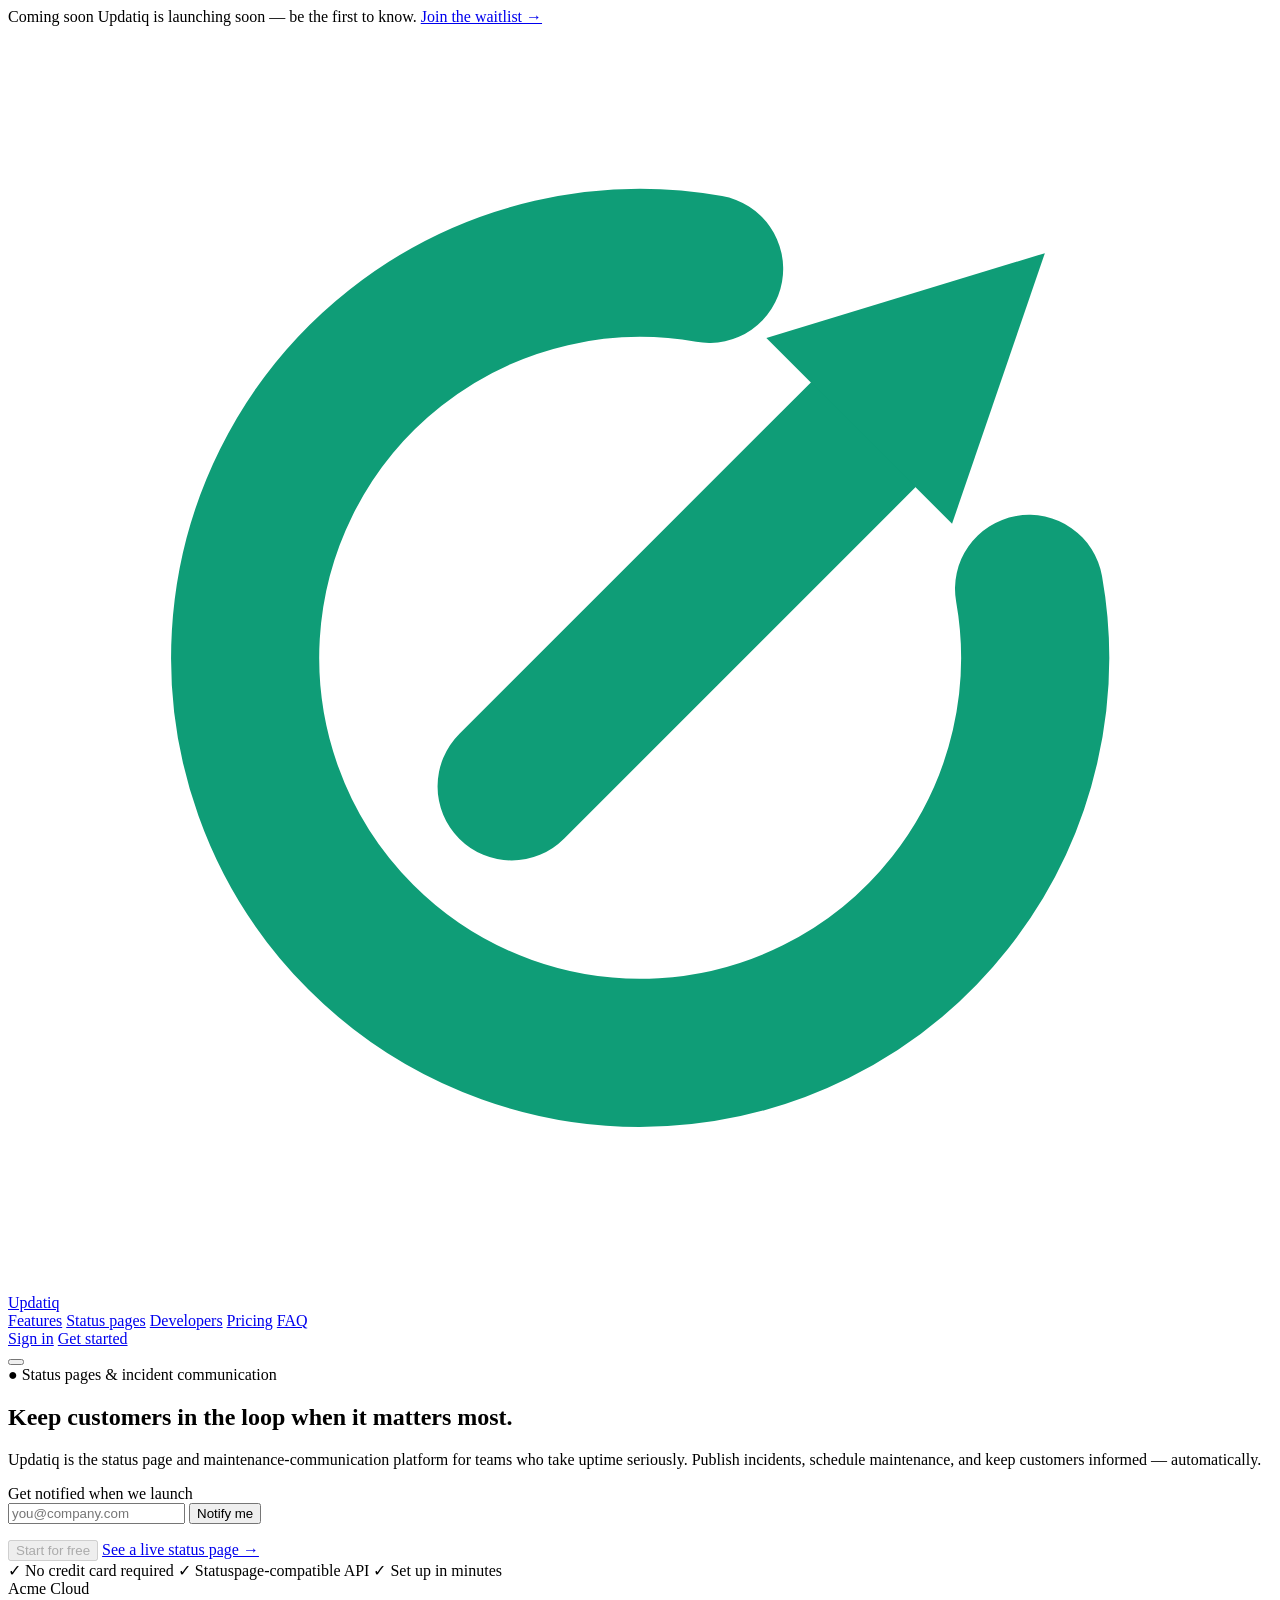
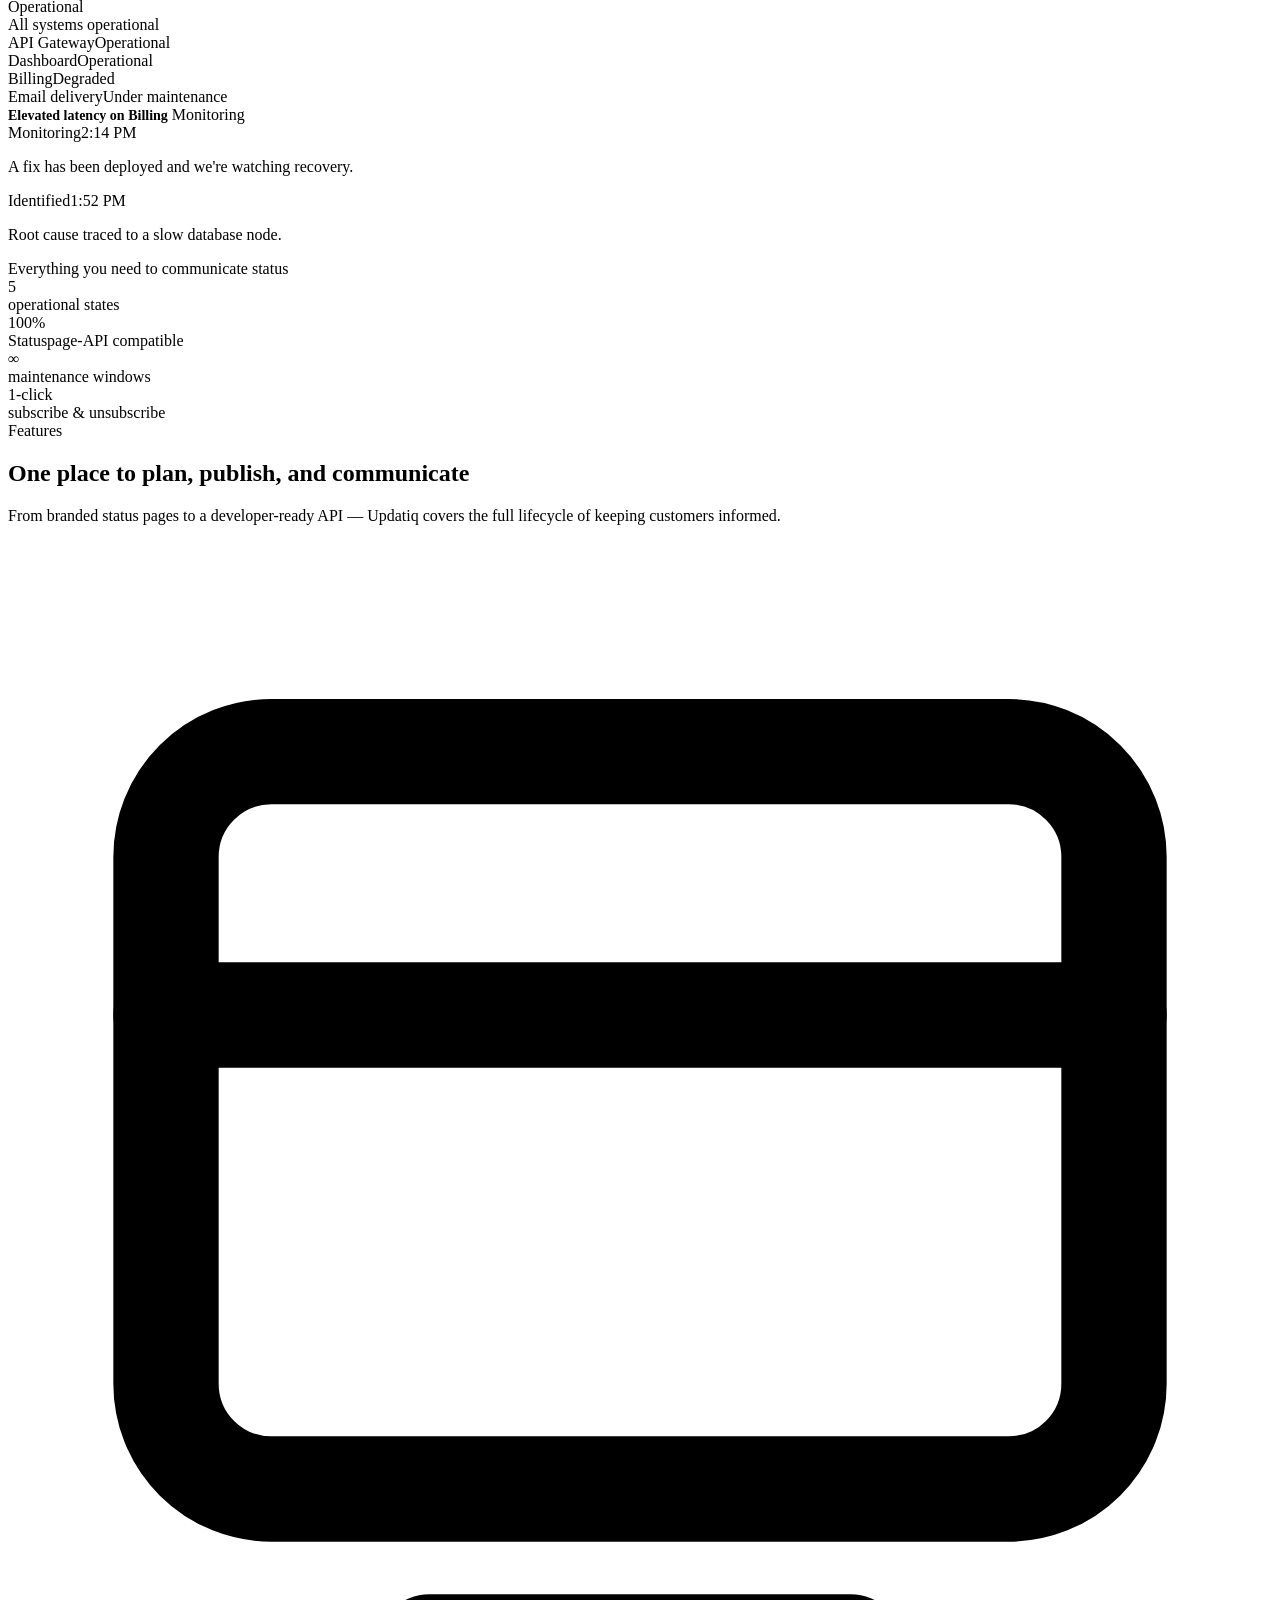
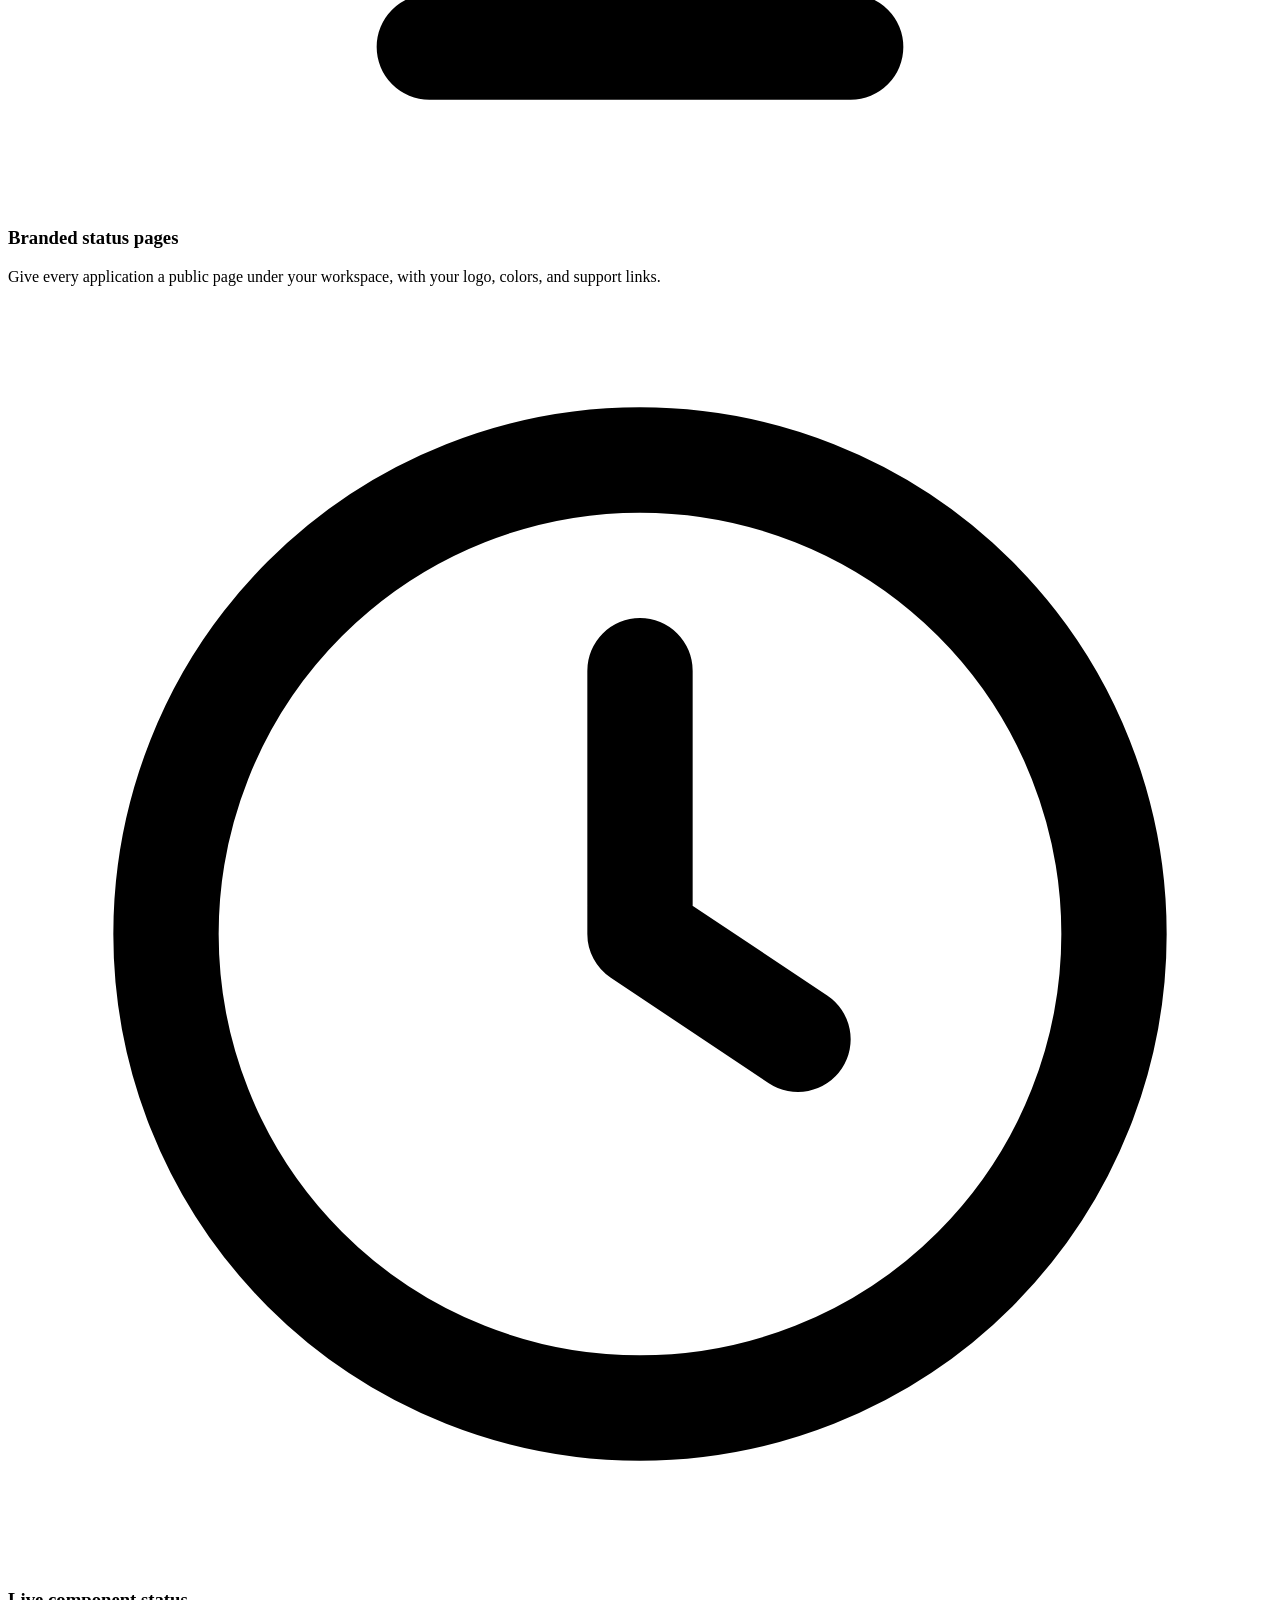
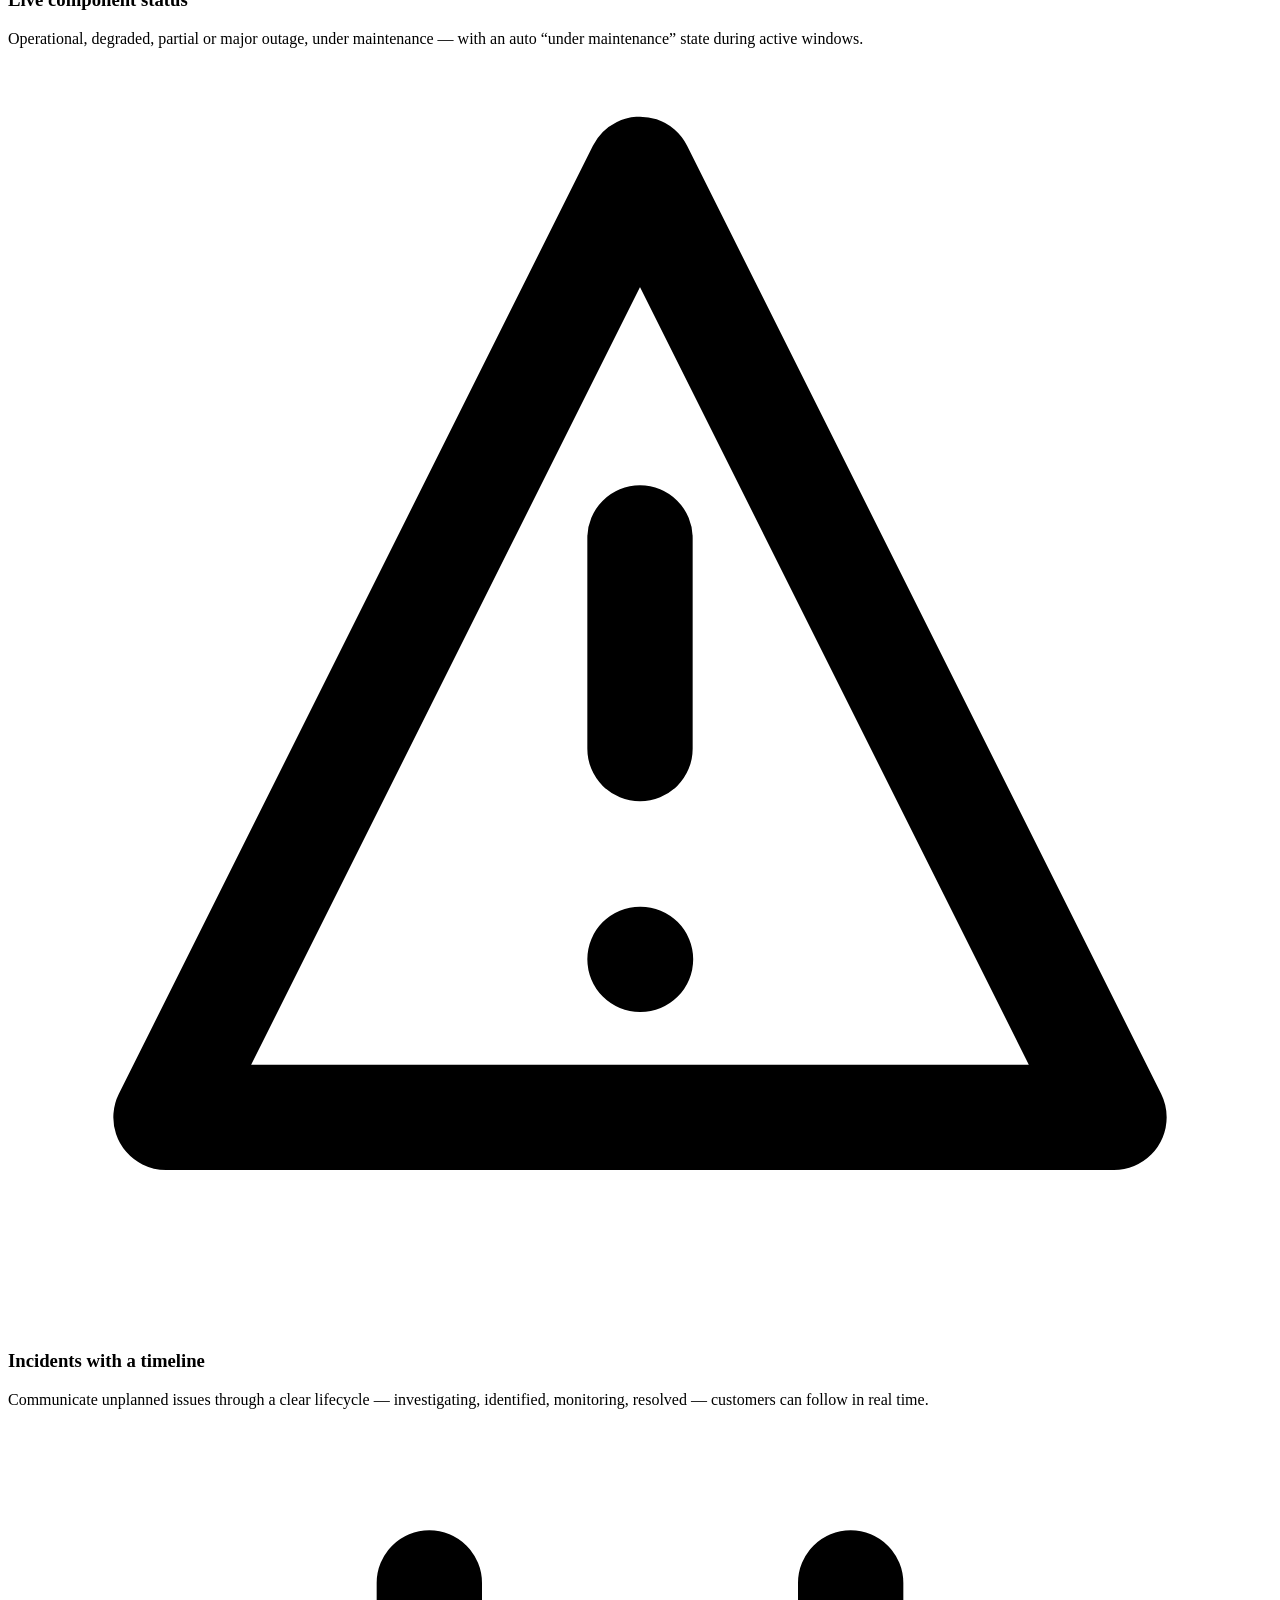
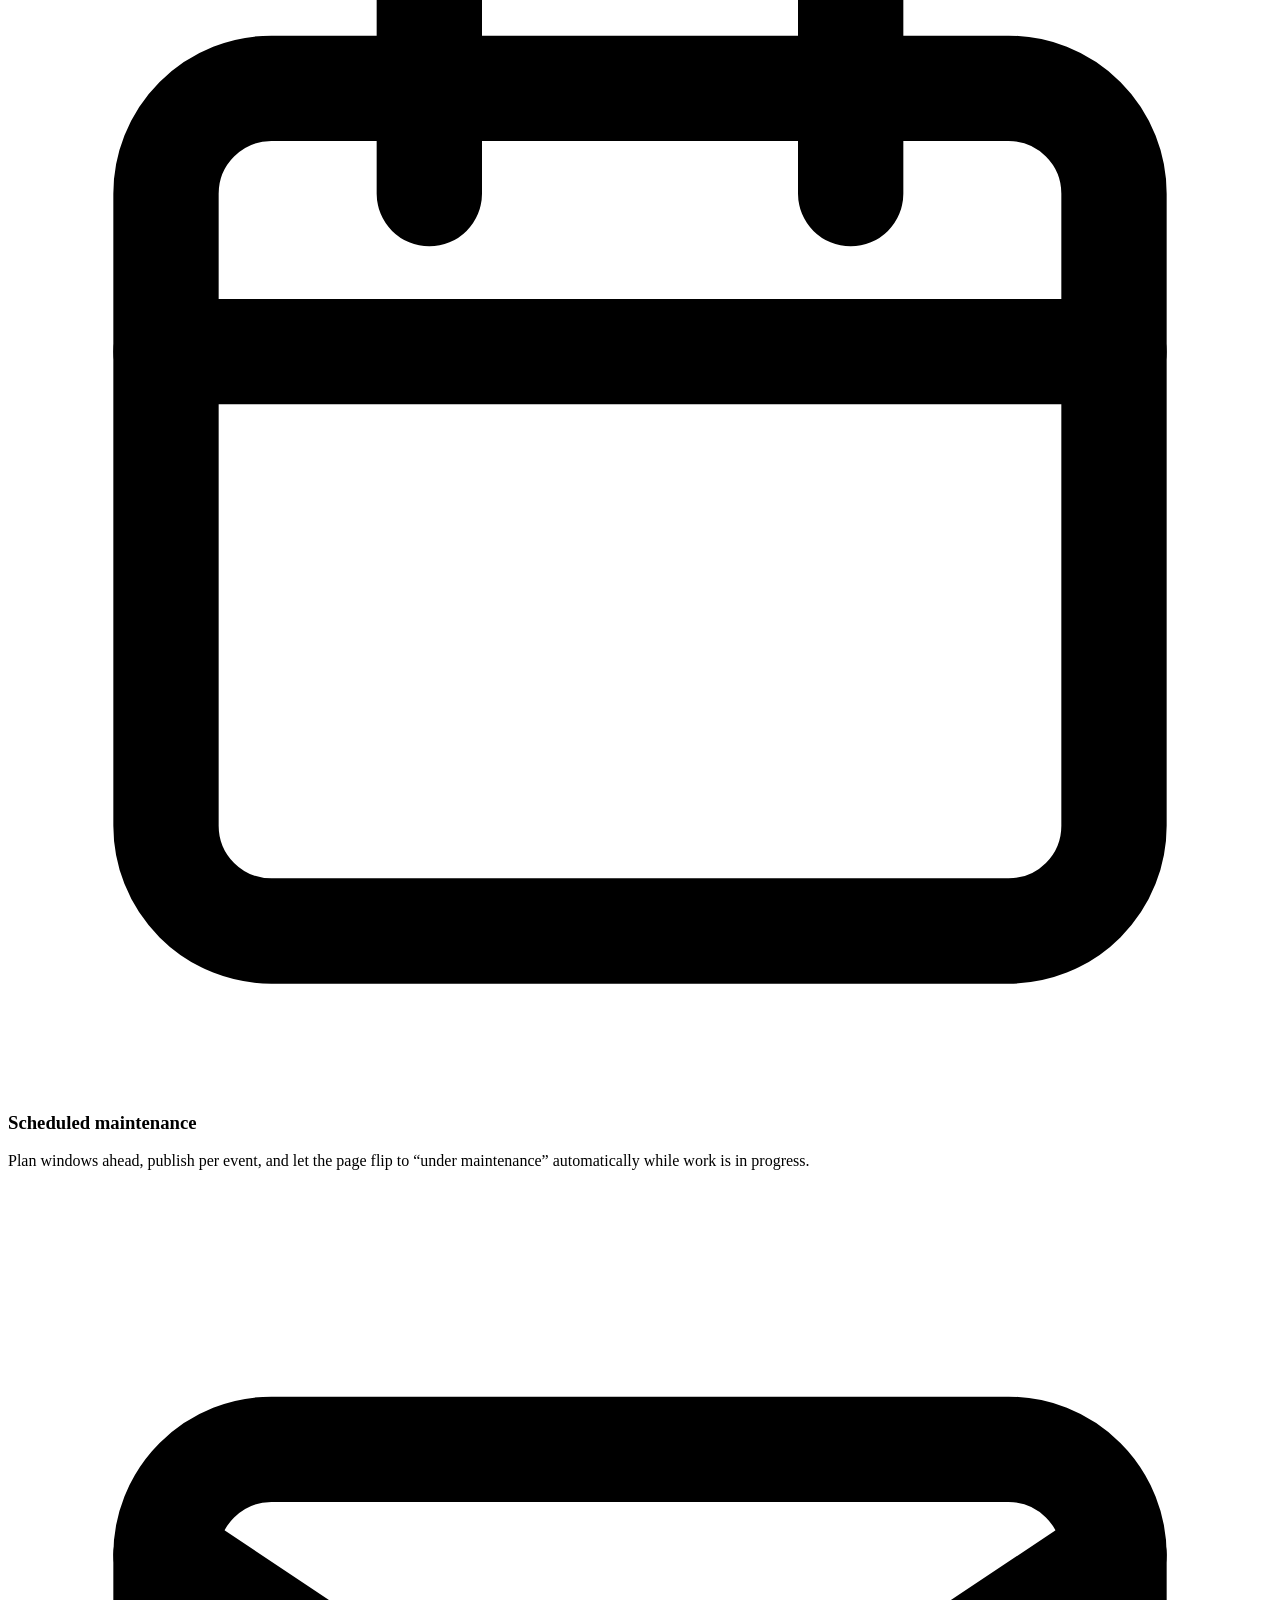
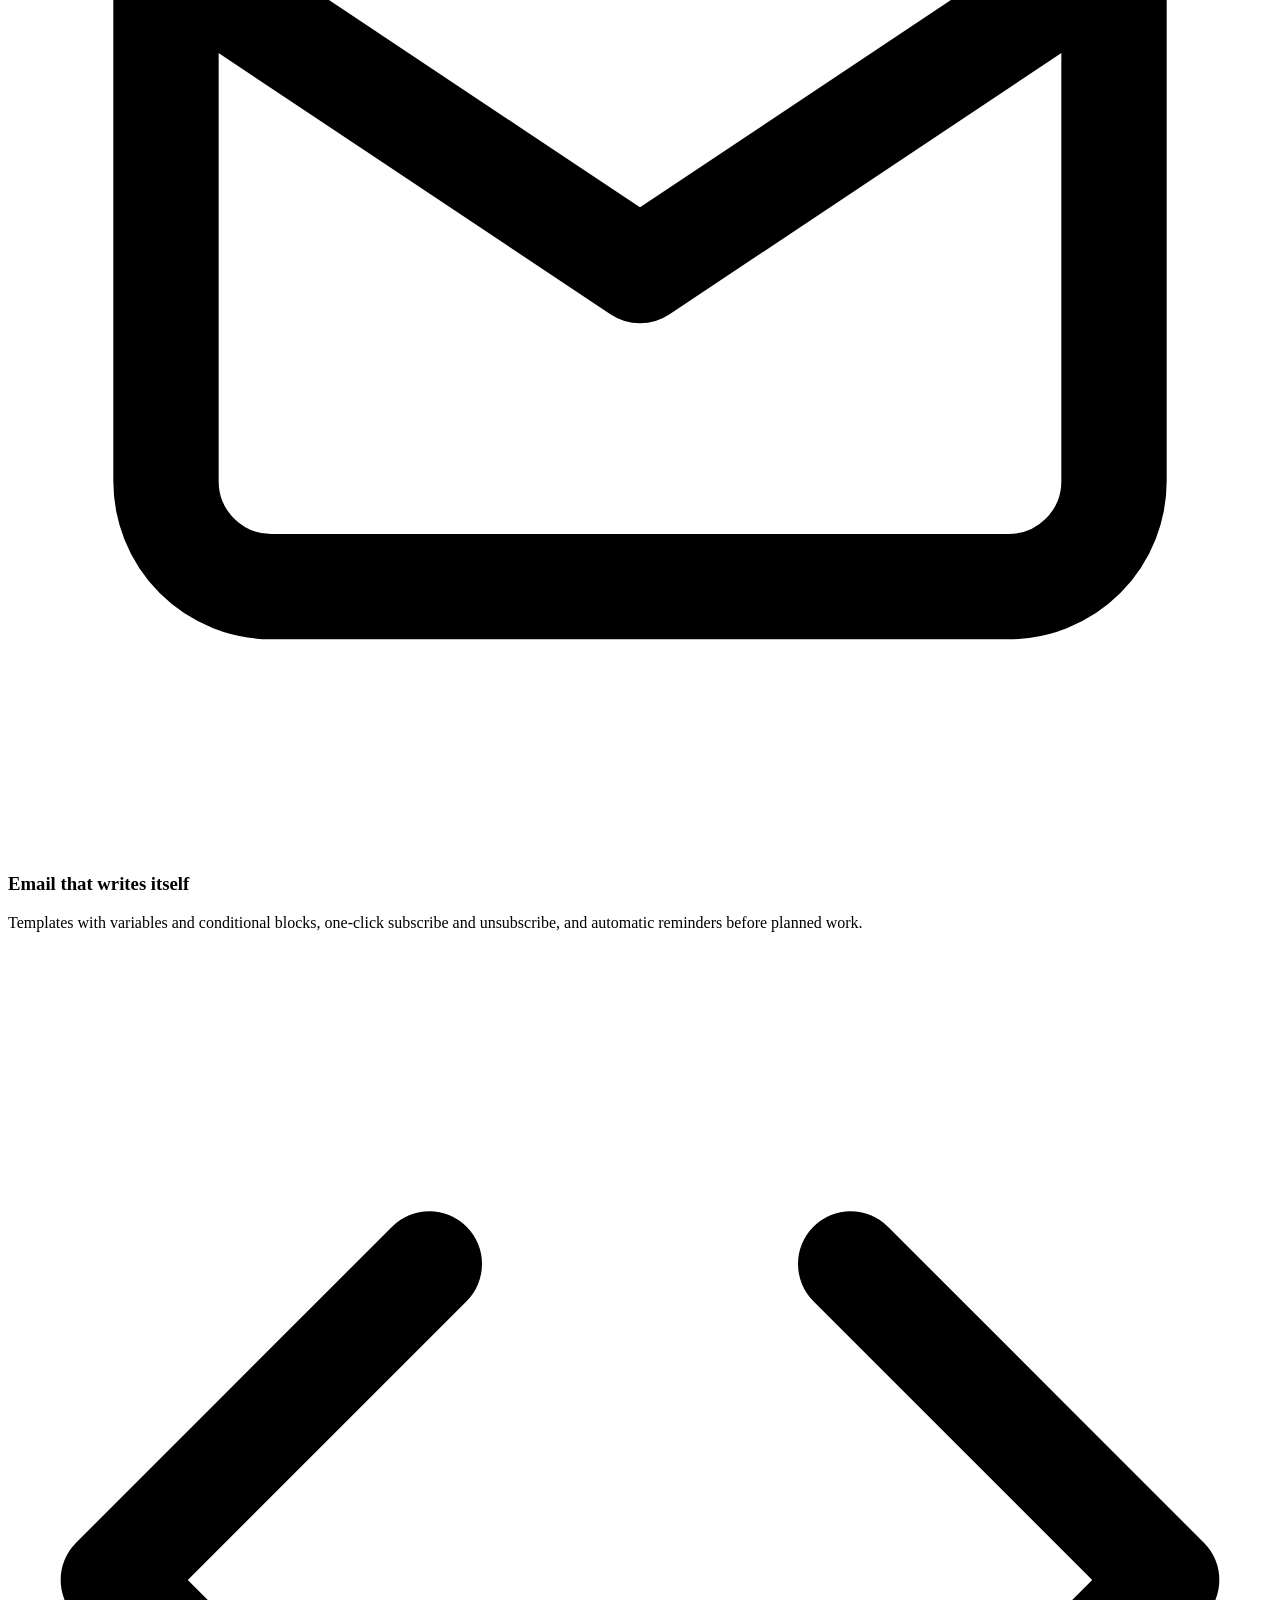
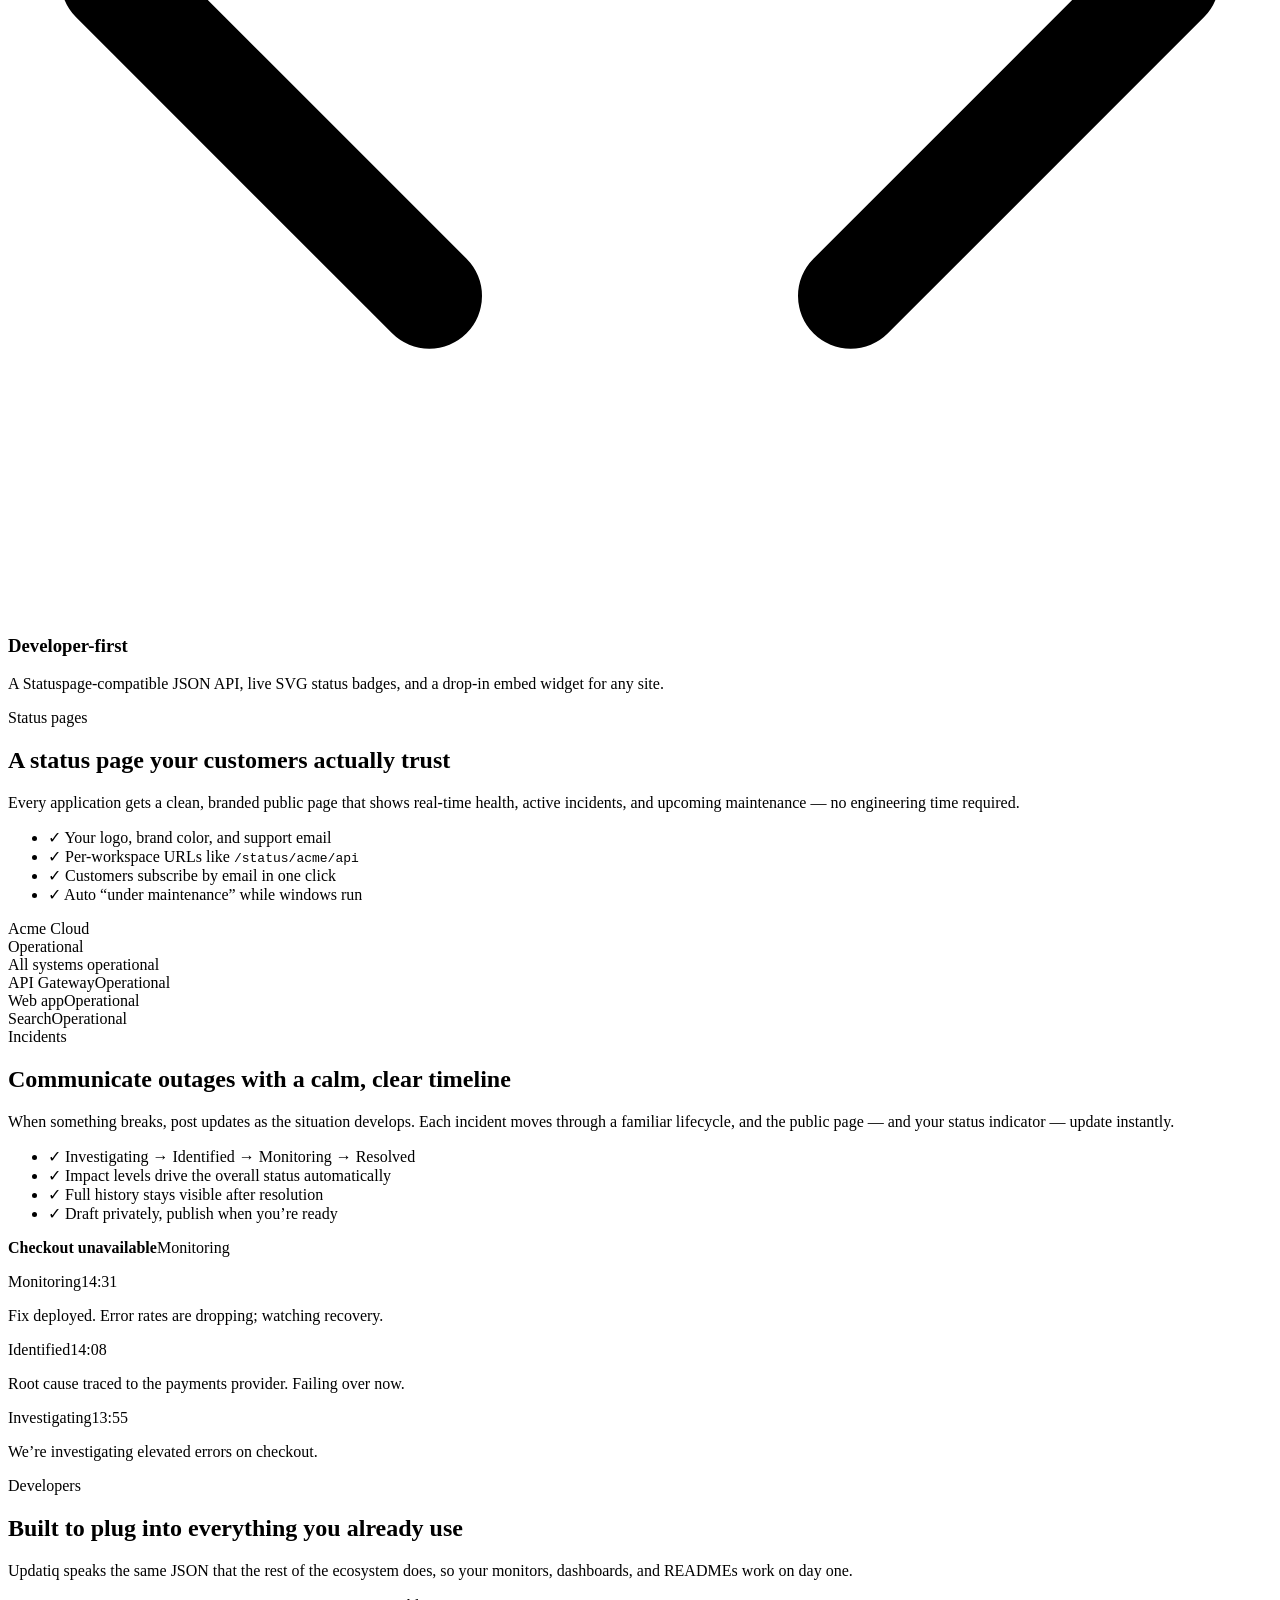
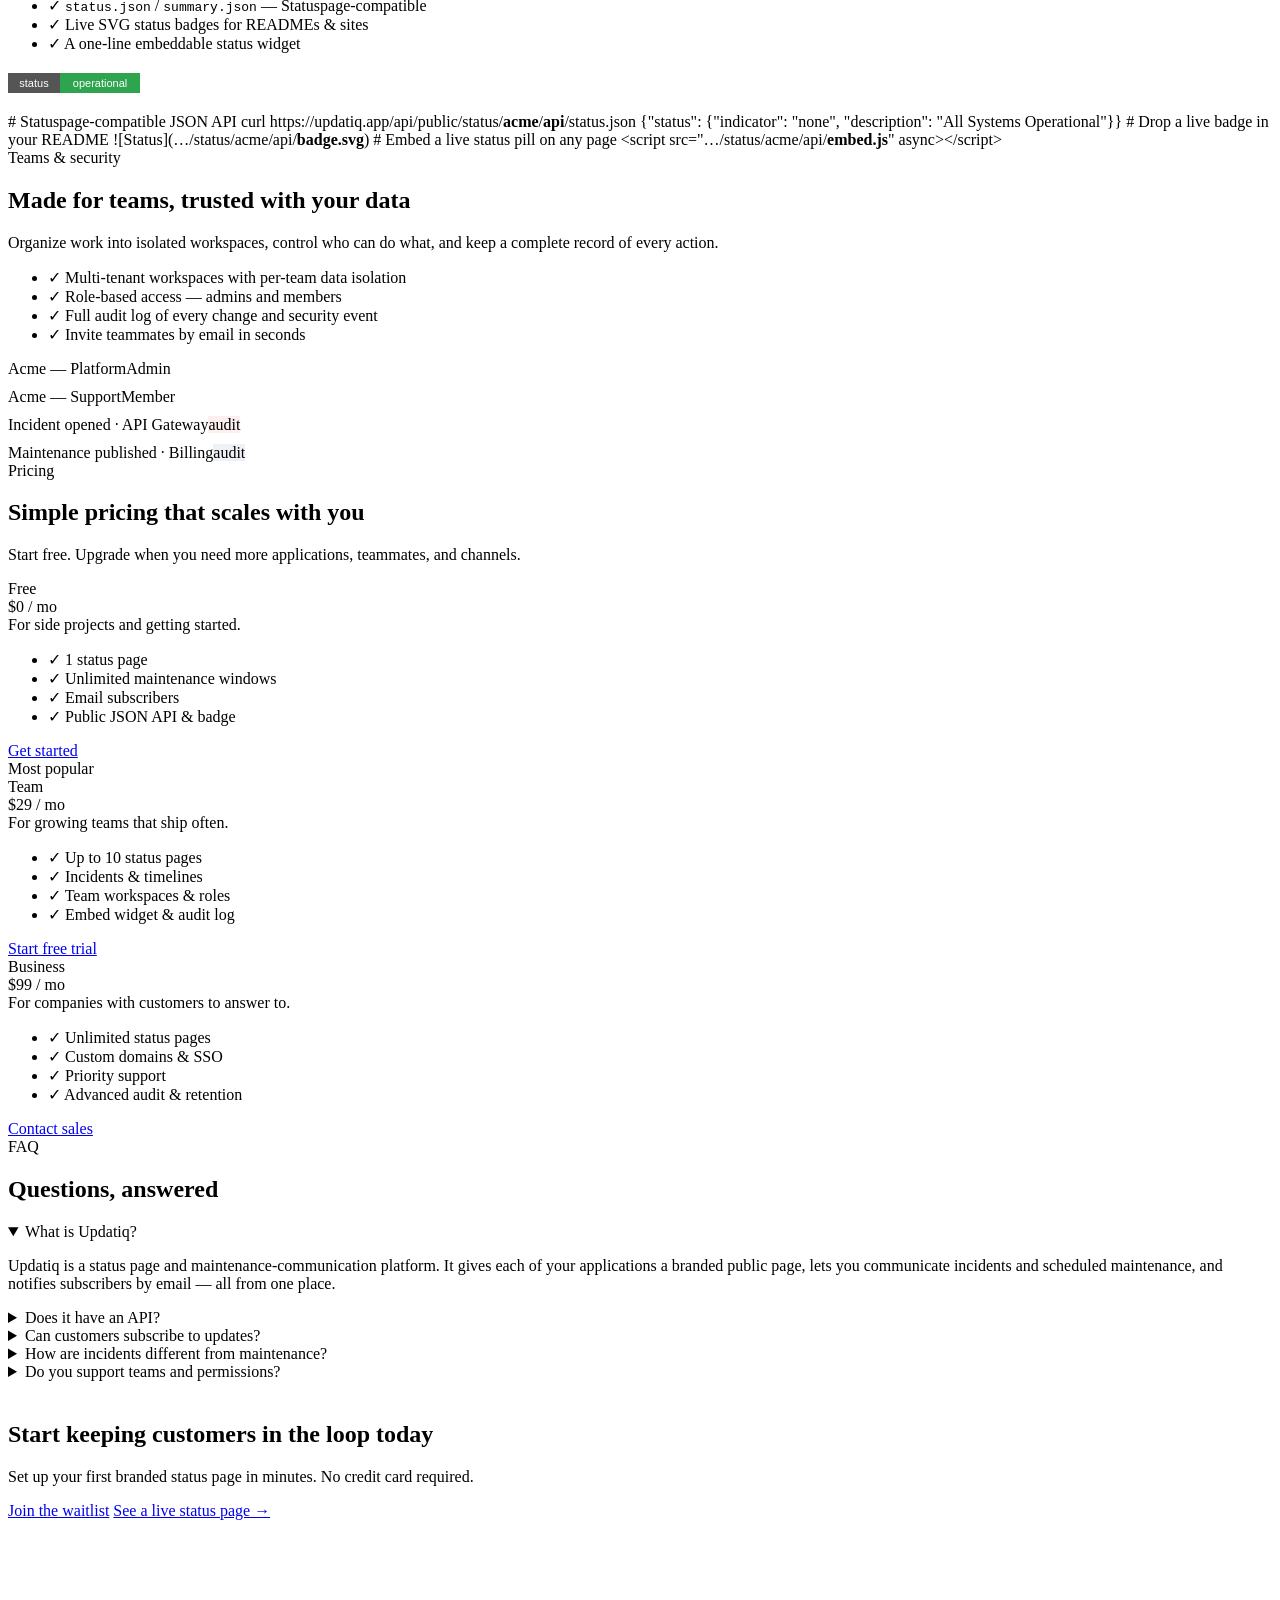
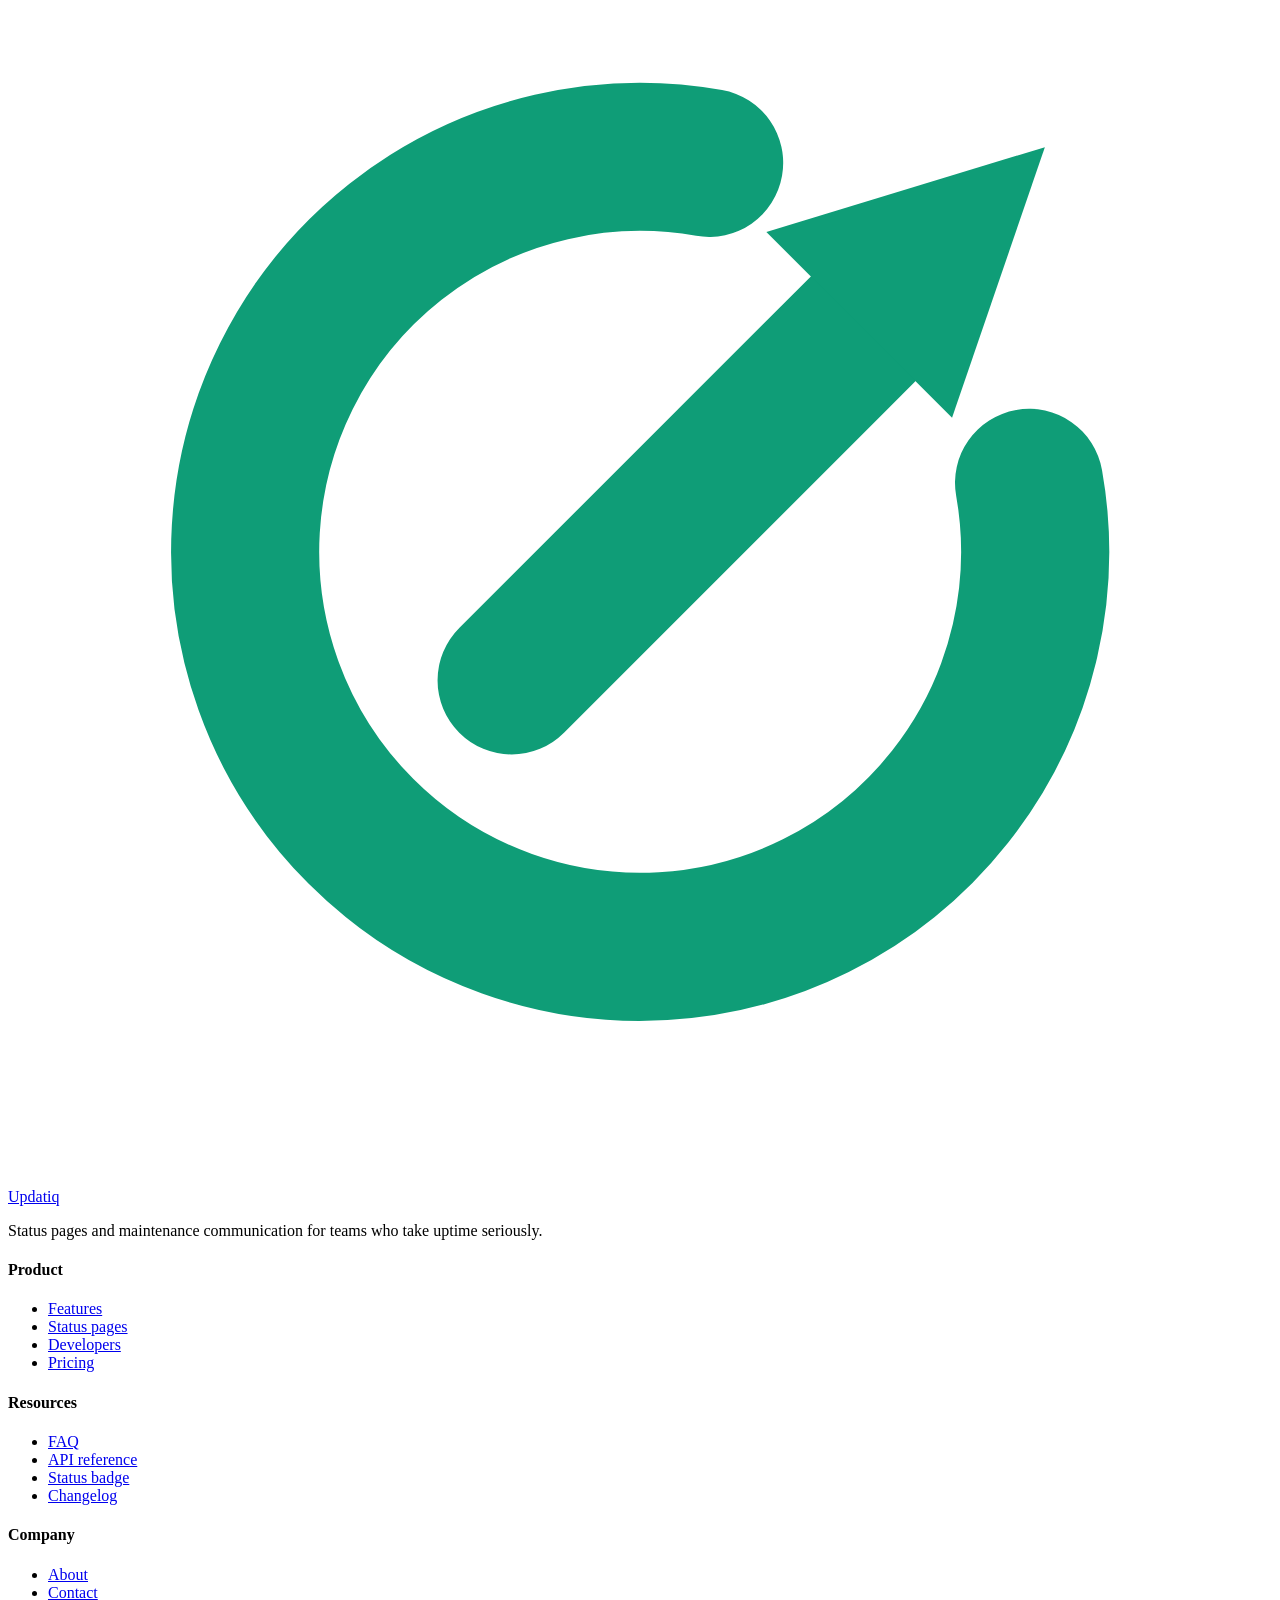
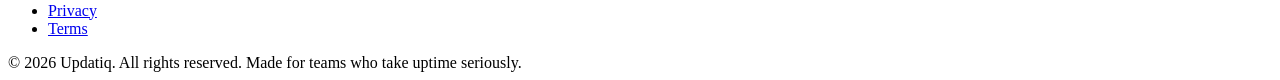
==== welcome/index.html @ a9506640 "Update" ====
<!doctype html>
<html lang="en">
<head>
  <meta charset="utf-8" />
  <meta name="viewport" content="width=device-width, initial-scale=1" />
  <title>Updatiq — Status pages & maintenance communication for teams</title>
  <meta name="description" content="Updatiq is the status page and maintenance-communication platform for teams who take uptime seriously. Publish incidents, schedule maintenance, and keep customers informed — automatically." />
  <link rel="icon" href="logo.svg" type="image/svg+xml" />
  <link rel="stylesheet" href="styles.css" />
  <meta property="og:title" content="Updatiq — Status pages & maintenance communication" />
  <meta property="og:description" content="Publish incidents, schedule maintenance, and keep customers informed — automatically." />
  <meta property="og:type" content="website" />
</head>
<body>

  <!-- ===================== ANNOUNCEMENT ===================== -->
  <div class="announce" role="status">
    <div class="container announce-inner">
      <span class="announce-pill"><span class="dot"></span> Coming soon</span>
      <span class="announce-text">Updatiq is launching soon — be the first to know.</span>
      <a class="announce-cta" href="#waitlist">Join the waitlist →</a>
    </div>
  </div>

  <!-- ===================== NAV ===================== -->
  <header class="nav" id="nav">
    <div class="container nav-inner">
      <a class="logo" href="#top" aria-label="Updatiq home">
        <svg class="mark" viewBox="0 0 64 64" fill="none" xmlns="http://www.w3.org/2000/svg" aria-hidden="true">
          <path d="M 51.7 28.5 A 20 20 0 1 1 35.5 12.3" stroke="#0f9d77" stroke-width="7.5" stroke-linecap="round" fill="none"/>
          <path d="M 25.5 38.5 L 44 20" stroke="#0f9d77" stroke-width="7.5" stroke-linecap="round"/>
          <path d="M 52.5 11.5 L 47.8 25.2 L 38.4 15.8 Z" fill="#0f9d77"/>
        </svg>
        <span class="word">Updatiq</span>
      </a>
      <nav class="nav-links">
        <a href="#features">Features</a>
        <a href="#status">Status pages</a>
        <a href="#developers">Developers</a>
        <a href="#pricing">Pricing</a>
        <a href="#faq">FAQ</a>
      </nav>
      <div class="nav-cta">
        <a class="btn btn-ghost" href="#">Sign in</a>
        <a class="btn btn-primary" href="#pricing">Get started</a>
      </div>
      <button class="nav-toggle" id="navToggle" aria-label="Menu"><span></span><span></span><span></span></button>
    </div>
  </header>

  <!-- ===================== HERO ===================== -->
  <main id="top">
  <section class="hero">
    <div class="container hero-grid">
      <div>
        <span class="eyebrow">● Status pages &amp; incident communication</span>
        <h1>Keep customers in the loop when it matters most.</h1>
        <p class="lead">Updatiq is the status page and maintenance-communication platform for teams who take uptime seriously. Publish incidents, schedule maintenance, and keep customers informed — automatically.</p>
        <form class="waitlist" id="waitlist" novalidate>
          <label class="waitlist-label" for="wl-email">Get notified when we launch</label>
          <div class="waitlist-row">
            <input id="wl-email" class="waitlist-input" type="email" name="email"
                   placeholder="you@company.com" autocomplete="email" required />
            <button type="submit" class="btn btn-primary btn-lg waitlist-btn">Notify me</button>
          </div>
          <p class="waitlist-msg" id="waitlistMsg" role="status" aria-live="polite"></p>
        </form>
        <div class="hero-actions">
          <button class="btn btn-primary btn-lg" disabled aria-disabled="true" title="Available at launch">
            Start for free
          </button>
          <a class="btn btn-ghost btn-lg" href="#status">See a live status page →</a>
        </div>
        <div class="hero-note">
          <span><span class="tick">✓</span> No credit card required</span>
          <span><span class="tick">✓</span> Statuspage-compatible API</span>
          <span><span class="tick">✓</span> Set up in minutes</span>
        </div>
      </div>

      <!-- Product mock: a live status page -->
      <div class="mock" role="img" aria-label="Example Updatiq status page">
        <div class="mock-bar"></div>
        <div class="mock-body">
          <div class="mock-head">
            <div class="mock-title">Acme Cloud</div>
            <span class="pill pill-ok"><span class="dot"></span> Operational</span>
          </div>
          <div class="banner-ok"><span class="dot" style="background:var(--emerald)"></span> All systems operational</div>
          <div class="rows">
            <div class="row"><span class="name">API Gateway</span><span class="tag tag-ok">Operational</span></div>
            <div class="row"><span class="name">Dashboard</span><span class="tag tag-ok">Operational</span></div>
            <div class="row"><span class="name">Billing</span><span class="tag tag-degraded">Degraded</span></div>
            <div class="row"><span class="name">Email delivery</span><span class="tag tag-maint">Under maintenance</span></div>
          </div>
          <div class="mock-incident">
            <div class="ihead">
              <strong style="color:var(--navy);font-size:14px">Elevated latency on Billing</strong>
              <span class="tag tag-degraded">Monitoring</span>
            </div>
            <div class="timeline">
              <div class="t"><span class="lbl">Monitoring</span><span class="time">2:14 PM</span><p>A fix has been deployed and we're watching recovery.</p></div>
              <div class="t"><span class="lbl">Identified</span><span class="time">1:52 PM</span><p>Root cause traced to a slow database node.</p></div>
            </div>
          </div>
        </div>
      </div>
    </div>
  </section>

  <!-- ===================== TRUST / STATS ===================== -->
  <section class="trust">
    <div class="container trust-inner">
      <span class="label">Everything you need to communicate status</span>
      <div class="stats">
        <div class="stat"><div class="n">5</div><div class="k">operational states</div></div>
        <div class="stat"><div class="n">100%</div><div class="k">Statuspage-API compatible</div></div>
        <div class="stat"><div class="n">∞</div><div class="k">maintenance windows</div></div>
        <div class="stat"><div class="n">1‑click</div><div class="k">subscribe &amp; unsubscribe</div></div>
      </div>
    </div>
  </section>

  <!-- ===================== FEATURES ===================== -->
  <section class="section" id="features">
    <div class="container">
      <div class="section-head reveal">
        <span class="eyebrow">Features</span>
        <h2>One place to plan, publish, and communicate</h2>
        <p>From branded status pages to a developer-ready API — Updatiq covers the full lifecycle of keeping customers informed.</p>
      </div>
      <div class="grid-3">
        <div class="card reveal">
          <div class="ico">
            <svg viewBox="0 0 24 24" fill="none" stroke="currentColor" stroke-width="2" stroke-linecap="round" stroke-linejoin="round"><rect x="3" y="4" width="18" height="14" rx="2"/><path d="M3 9h18M8 21h8"/></svg>
          </div>
          <h3>Branded status pages</h3>
          <p>Give every application a public page under your workspace, with your logo, colors, and support links.</p>
        </div>
        <div class="card reveal">
          <div class="ico">
            <svg viewBox="0 0 24 24" fill="none" stroke="currentColor" stroke-width="2" stroke-linecap="round" stroke-linejoin="round"><circle cx="12" cy="12" r="9"/><path d="M12 7v5l3 2"/></svg>
          </div>
          <h3>Live component status</h3>
          <p>Operational, degraded, partial or major outage, under maintenance — with an auto “under maintenance” state during active windows.</p>
        </div>
        <div class="card reveal">
          <div class="ico">
            <svg viewBox="0 0 24 24" fill="none" stroke="currentColor" stroke-width="2" stroke-linecap="round" stroke-linejoin="round"><path d="M12 2 3 20h18L12 2z"/><path d="M12 9v4M12 17h.01"/></svg>
          </div>
          <h3>Incidents with a timeline</h3>
          <p>Communicate unplanned issues through a clear lifecycle — investigating, identified, monitoring, resolved — customers can follow in real time.</p>
        </div>
        <div class="card reveal">
          <div class="ico">
            <svg viewBox="0 0 24 24" fill="none" stroke="currentColor" stroke-width="2" stroke-linecap="round" stroke-linejoin="round"><rect x="3" y="5" width="18" height="16" rx="2"/><path d="M16 3v4M8 3v4M3 10h18"/></svg>
          </div>
          <h3>Scheduled maintenance</h3>
          <p>Plan windows ahead, publish per event, and let the page flip to “under maintenance” automatically while work is in progress.</p>
        </div>
        <div class="card reveal">
          <div class="ico">
            <svg viewBox="0 0 24 24" fill="none" stroke="currentColor" stroke-width="2" stroke-linecap="round" stroke-linejoin="round"><rect x="3" y="5" width="18" height="14" rx="2"/><path d="m3 7 9 6 9-6"/></svg>
          </div>
          <h3>Email that writes itself</h3>
          <p>Templates with variables and conditional blocks, one-click subscribe and unsubscribe, and automatic reminders before planned work.</p>
        </div>
        <div class="card reveal">
          <div class="ico">
            <svg viewBox="0 0 24 24" fill="none" stroke="currentColor" stroke-width="2" stroke-linecap="round" stroke-linejoin="round"><path d="m8 6-6 6 6 6M16 6l6 6-6 6"/></svg>
          </div>
          <h3>Developer-first</h3>
          <p>A Statuspage-compatible JSON API, live SVG status badges, and a drop-in embed widget for any site.</p>
        </div>
      </div>
    </div>
  </section>

  <!-- ===================== STATUS PAGES ===================== -->
  <section class="section section-tight" id="status" style="background:#fff;border-top:1px solid var(--border);border-bottom:1px solid var(--border);">
    <div class="container split">
      <div class="split-text reveal">
        <span class="kicker">Status pages</span>
        <h2>A status page your customers actually trust</h2>
        <p class="desc">Every application gets a clean, branded public page that shows real-time health, active incidents, and upcoming maintenance — no engineering time required.</p>
        <ul class="checklist">
          <li><span class="c">✓</span> Your logo, brand color, and support email</li>
          <li><span class="c">✓</span> Per-workspace URLs like <code>/status/acme/api</code></li>
          <li><span class="c">✓</span> Customers subscribe by email in one click</li>
          <li><span class="c">✓</span> Auto “under maintenance” while windows run</li>
        </ul>
      </div>
      <div class="split-media reveal">
        <div class="mock">
          <div class="mock-bar"></div>
          <div class="mock-body">
            <div class="mock-head"><div class="mock-title">Acme Cloud</div><span class="pill pill-ok"><span class="dot"></span> Operational</span></div>
            <div class="banner-ok"><span class="dot" style="background:var(--emerald)"></span> All systems operational</div>
            <div class="rows">
              <div class="row"><span class="name">API Gateway</span><span class="tag tag-ok">Operational</span></div>
              <div class="row"><span class="name">Web app</span><span class="tag tag-ok">Operational</span></div>
              <div class="row"><span class="name">Search</span><span class="tag tag-ok">Operational</span></div>
            </div>
          </div>
        </div>
      </div>
    </div>
  </section>

  <!-- ===================== INCIDENTS ===================== -->
  <section class="section">
    <div class="container split reverse">
      <div class="split-text reveal">
        <span class="kicker">Incidents</span>
        <h2>Communicate outages with a calm, clear timeline</h2>
        <p class="desc">When something breaks, post updates as the situation develops. Each incident moves through a familiar lifecycle, and the public page — and your status indicator — update instantly.</p>
        <ul class="checklist">
          <li><span class="c">✓</span> Investigating → Identified → Monitoring → Resolved</li>
          <li><span class="c">✓</span> Impact levels drive the overall status automatically</li>
          <li><span class="c">✓</span> Full history stays visible after resolution</li>
          <li><span class="c">✓</span> Draft privately, publish when you’re ready</li>
        </ul>
      </div>
      <div class="split-media reveal">
        <div class="mock">
          <div class="mock-bar" style="background:linear-gradient(90deg,var(--orange),var(--coral))"></div>
          <div class="mock-body">
            <div class="mock-head"><strong style="color:var(--navy)">Checkout unavailable</strong><span class="tag tag-degraded">Monitoring</span></div>
            <div class="timeline" style="margin-top:16px">
              <div class="t"><span class="lbl">Monitoring</span><span class="time">14:31</span><p>Fix deployed. Error rates are dropping; watching recovery.</p></div>
              <div class="t"><span class="lbl">Identified</span><span class="time">14:08</span><p>Root cause traced to the payments provider. Failing over now.</p></div>
              <div class="t"><span class="lbl">Investigating</span><span class="time">13:55</span><p>We’re investigating elevated errors on checkout.</p></div>
            </div>
          </div>
        </div>
      </div>
    </div>
  </section>

  <!-- ===================== DEVELOPERS ===================== -->
  <section class="section" id="developers" style="background:#fff;border-top:1px solid var(--border);border-bottom:1px solid var(--border);">
    <div class="container split">
      <div class="split-text reveal">
        <span class="kicker">Developers</span>
        <h2>Built to plug into everything you already use</h2>
        <p class="desc">Updatiq speaks the same JSON that the rest of the ecosystem does, so your monitors, dashboards, and READMEs work on day one.</p>
        <ul class="checklist">
          <li><span class="c">✓</span> <code>status.json</code> / <code>summary.json</code> — Statuspage-compatible</li>
          <li><span class="c">✓</span> Live SVG status badges for READMEs &amp; sites</li>
          <li><span class="c">✓</span> A one-line embeddable status widget</li>
        </ul>
        <p style="margin-top:20px">
          <span class="badgeimg">
            <svg width="132" height="20" viewBox="0 0 132 20" xmlns="http://www.w3.org/2000/svg" aria-label="status: operational">
              <rect width="52" height="20" fill="#555"/><rect x="52" width="80" height="20" fill="#2ea44f"/>
              <g fill="#fff" font-family="Verdana,sans-serif" font-size="11" text-anchor="middle"><text x="26" y="14">status</text><text x="92" y="14">operational</text></g>
            </svg>
          </span>
        </p>
      </div>
      <div class="split-media reveal">
        <div class="code">
<span class="cmt"># Statuspage-compatible JSON API</span>
<span class="k">curl</span> https://updatiq.app/api/public/status/<b>acme</b>/<b>api</b>/status.json
{<span class="s">"status"</span>: {<span class="s">"indicator"</span>: <span class="s">"none"</span>,
           <span class="s">"description"</span>: <span class="s">"All Systems Operational"</span>}}

<span class="cmt"># Drop a live badge in your README</span>
![Status](…/status/acme/api/<b>badge.svg</b>)

<span class="cmt"># Embed a live status pill on any page</span>
&lt;script src="…/status/acme/api/<b>embed.js</b>" async&gt;&lt;/script&gt;
        </div>
      </div>
    </div>
  </section>

  <!-- ===================== TEAMS / SECURITY ===================== -->
  <section class="section">
    <div class="container split reverse">
      <div class="split-text reveal">
        <span class="kicker">Teams &amp; security</span>
        <h2>Made for teams, trusted with your data</h2>
        <p class="desc">Organize work into isolated workspaces, control who can do what, and keep a complete record of every action.</p>
        <ul class="checklist">
          <li><span class="c">✓</span> Multi-tenant workspaces with per-team data isolation</li>
          <li><span class="c">✓</span> Role-based access — admins and members</li>
          <li><span class="c">✓</span> Full audit log of every change and security event</li>
          <li><span class="c">✓</span> Invite teammates by email in seconds</li>
        </ul>
      </div>
      <div class="split-media reveal">
        <div class="panel">
          <div style="display:grid;gap:10px">
            <div class="row"><span class="name">Acme — Platform</span><span class="tag tag-ok">Admin</span></div>
            <div class="row"><span class="name">Acme — Support</span><span class="tag tag-maint">Member</span></div>
            <div class="row"><span class="name">Incident opened · API Gateway</span><span class="tag" style="background:#fdeef0;color:var(--coral)">audit</span></div>
            <div class="row"><span class="name">Maintenance published · Billing</span><span class="tag" style="background:#eef2f7;color:var(--dusk)">audit</span></div>
          </div>
        </div>
      </div>
    </div>
  </section>

  <!-- ===================== PRICING ===================== -->
  <section class="section" id="pricing" style="background:#fff;border-top:1px solid var(--border);">
    <div class="container">
      <div class="section-head reveal">
        <span class="eyebrow">Pricing</span>
        <h2>Simple pricing that scales with you</h2>
        <p>Start free. Upgrade when you need more applications, teammates, and channels.</p>
      </div>
      <div class="pricing">
        <div class="price reveal">
          <div class="tier">Free</div>
          <div class="amt">$0<span> / mo</span></div>
          <div class="sub">For side projects and getting started.</div>
          <ul>
            <li><span class="c">✓</span> 1 status page</li>
            <li><span class="c">✓</span> Unlimited maintenance windows</li>
            <li><span class="c">✓</span> Email subscribers</li>
            <li><span class="c">✓</span> Public JSON API &amp; badge</li>
          </ul>
          <div class="cta-wrap"><a class="btn btn-ghost" href="#" style="width:100%;justify-content:center">Get started</a></div>
        </div>
        <div class="price pop reveal">
          <span class="flag">Most popular</span>
          <div class="tier">Team</div>
          <div class="amt">$29<span> / mo</span></div>
          <div class="sub">For growing teams that ship often.</div>
          <ul>
            <li><span class="c">✓</span> Up to 10 status pages</li>
            <li><span class="c">✓</span> Incidents &amp; timelines</li>
            <li><span class="c">✓</span> Team workspaces &amp; roles</li>
            <li><span class="c">✓</span> Embed widget &amp; audit log</li>
          </ul>
          <div class="cta-wrap"><a class="btn btn-primary" href="#" style="width:100%;justify-content:center">Start free trial</a></div>
        </div>
        <div class="price reveal">
          <div class="tier">Business</div>
          <div class="amt">$99<span> / mo</span></div>
          <div class="sub">For companies with customers to answer to.</div>
          <ul>
            <li><span class="c">✓</span> Unlimited status pages</li>
            <li><span class="c">✓</span> Custom domains &amp; SSO</li>
            <li><span class="c">✓</span> Priority support</li>
            <li><span class="c">✓</span> Advanced audit &amp; retention</li>
          </ul>
          <div class="cta-wrap"><a class="btn btn-ghost" href="#" style="width:100%;justify-content:center">Contact sales</a></div>
        </div>
      </div>
    </div>
  </section>

  <!-- ===================== FAQ ===================== -->
  <section class="section" id="faq">
    <div class="container">
      <div class="section-head reveal">
        <span class="eyebrow">FAQ</span>
        <h2>Questions, answered</h2>
      </div>
      <div class="faq reveal">
        <details open><summary>What is Updatiq?</summary><p>Updatiq is a status page and maintenance-communication platform. It gives each of your applications a branded public page, lets you communicate incidents and scheduled maintenance, and notifies subscribers by email — all from one place.</p></details>
        <details><summary>Does it have an API?</summary><p>Yes. Every public page exposes a Statuspage-compatible JSON API (<code>status.json</code>, <code>summary.json</code>, <code>incidents.json</code>, and more), so your existing monitors and integrations work out of the box. There's also a live SVG badge and a one-line embed widget.</p></details>
        <details><summary>Can customers subscribe to updates?</summary><p>Absolutely. Visitors subscribe by email in one click and receive announcements, reminders before planned maintenance, and completion notices. Every message includes a one-click unsubscribe.</p></details>
        <details><summary>How are incidents different from maintenance?</summary><p>Maintenance is planned work you schedule ahead of time. Incidents are unplanned issues you communicate as they happen, moving through investigating → identified → monitoring → resolved. Both appear on the status page and drive the overall status indicator.</p></details>
        <details><summary>Do you support teams and permissions?</summary><p>Yes — organize work into isolated workspaces, invite teammates by email, and assign admin or member roles. A full audit log records every change and security event.</p></details>
      </div>
    </div>
  </section>

  <!-- ===================== CTA ===================== -->
  <section class="section" style="padding-top:20px">
    <div class="container">
      <div class="cta reveal">
        <h2>Start keeping customers in the loop today</h2>
        <p>Set up your first branded status page in minutes. No credit card required.</p>
        <div class="hero-actions">
          <a class="btn btn-white btn-lg" href="#waitlist">Join the waitlist</a>
          <a class="btn btn-light btn-lg" href="#status">See a live status page →</a>
        </div>
      </div>
    </div>
  </section>
  </main>

  <!-- ===================== FOOTER ===================== -->
  <footer class="footer">
    <div class="container">
      <div class="footer-grid">
        <div class="about">
          <a class="logo" href="#top">
            <svg class="mark" viewBox="0 0 64 64" fill="none" xmlns="http://www.w3.org/2000/svg" aria-hidden="true">
              <path d="M 51.7 28.5 A 20 20 0 1 1 35.5 12.3" stroke="#0f9d77" stroke-width="7.5" stroke-linecap="round" fill="none"/>
              <path d="M 25.5 38.5 L 44 20" stroke="#0f9d77" stroke-width="7.5" stroke-linecap="round"/>
              <path d="M 52.5 11.5 L 47.8 25.2 L 38.4 15.8 Z" fill="#0f9d77"/>
            </svg>
            <span class="word">Updatiq</span>
          </a>
          <p>Status pages and maintenance communication for teams who take uptime seriously.</p>
        </div>
        <div>
          <h4>Product</h4>
          <ul>
            <li><a href="#features">Features</a></li>
            <li><a href="#status">Status pages</a></li>
            <li><a href="#developers">Developers</a></li>
            <li><a href="#pricing">Pricing</a></li>
          </ul>
        </div>
        <div>
          <h4>Resources</h4>
          <ul>
            <li><a href="#faq">FAQ</a></li>
            <li><a href="#developers">API reference</a></li>
            <li><a href="#">Status badge</a></li>
            <li><a href="#">Changelog</a></li>
          </ul>
        </div>
        <div>
          <h4>Company</h4>
          <ul>
            <li><a href="#">About</a></li>
            <li><a href="#">Contact</a></li>
            <li><a href="#">Privacy</a></li>
            <li><a href="#">Terms</a></li>
          </ul>
        </div>
      </div>
      <div class="footer-base">
        <span>© <span id="year">2026</span> Updatiq. All rights reserved.</span>
        <span>Made for teams who take uptime seriously.</span>
      </div>
    </div>
  </footer>

  <script src="script.js"></script>
</body>
</html>
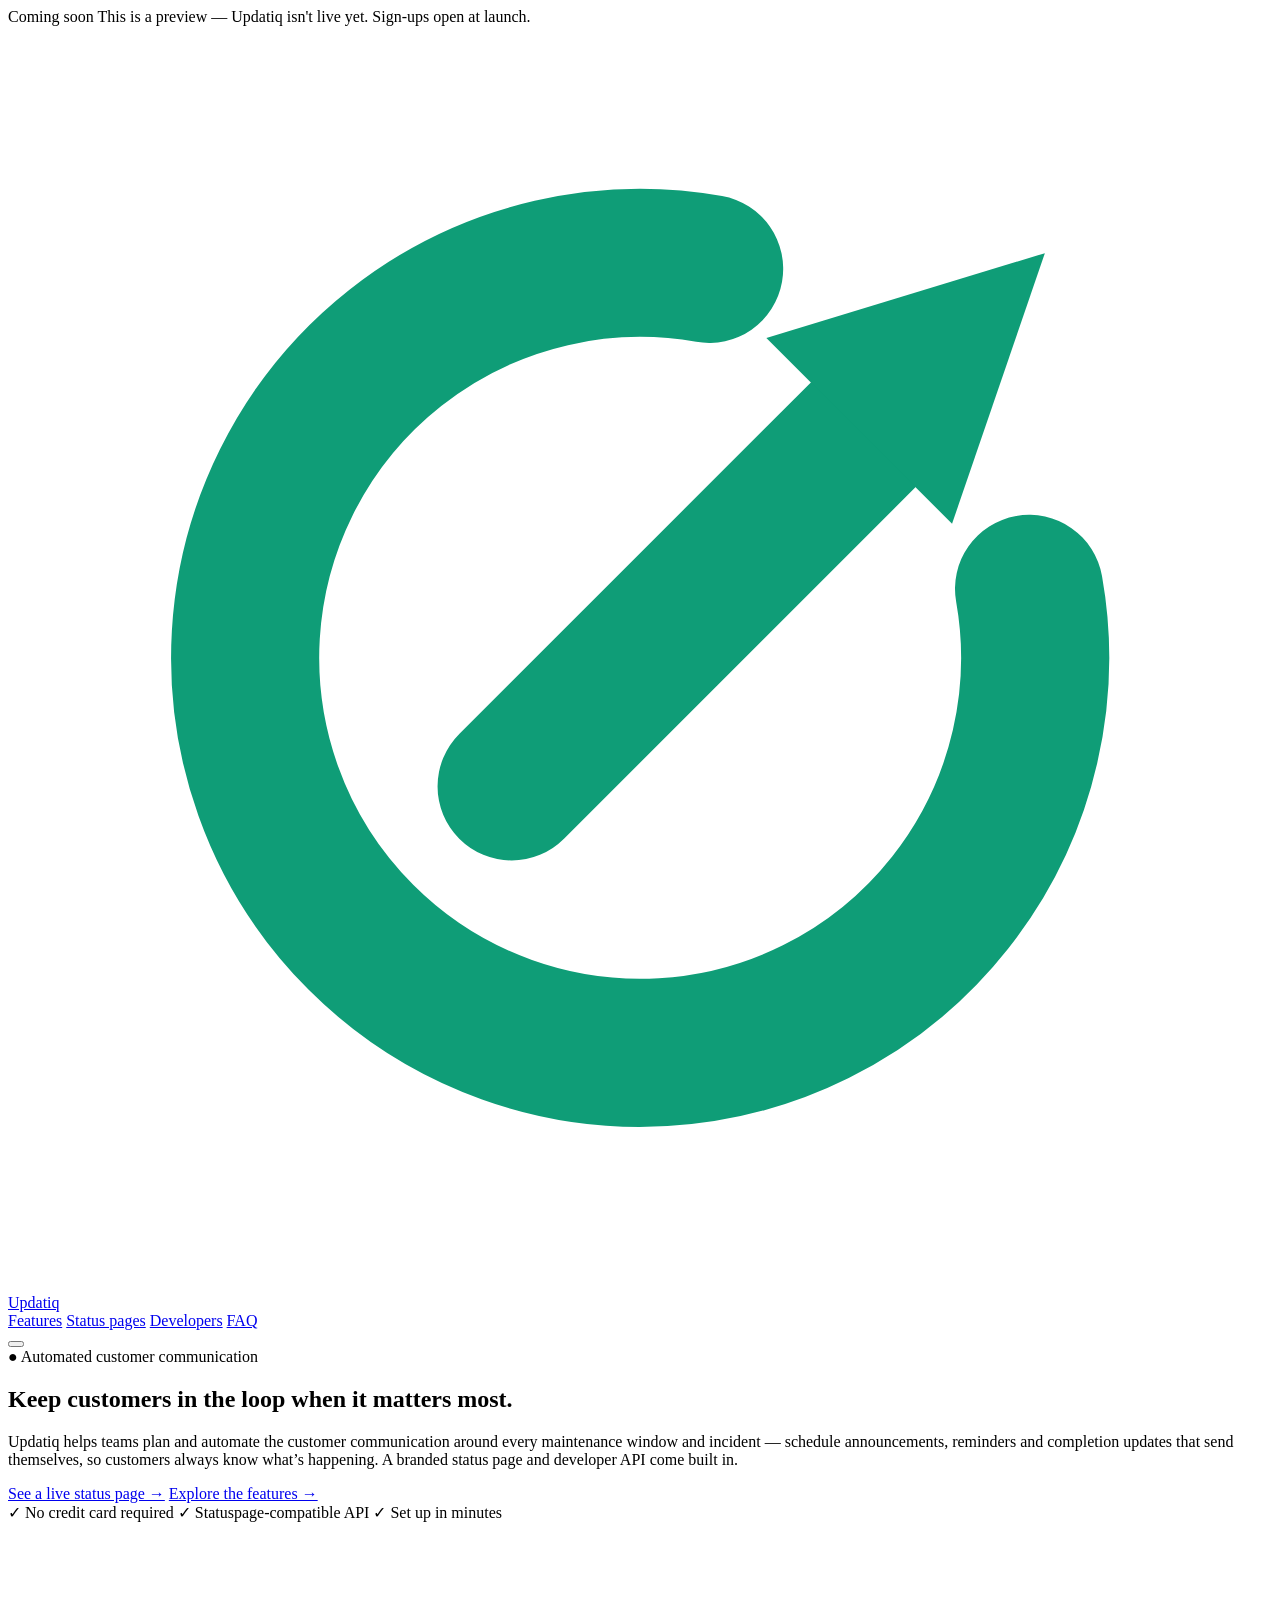
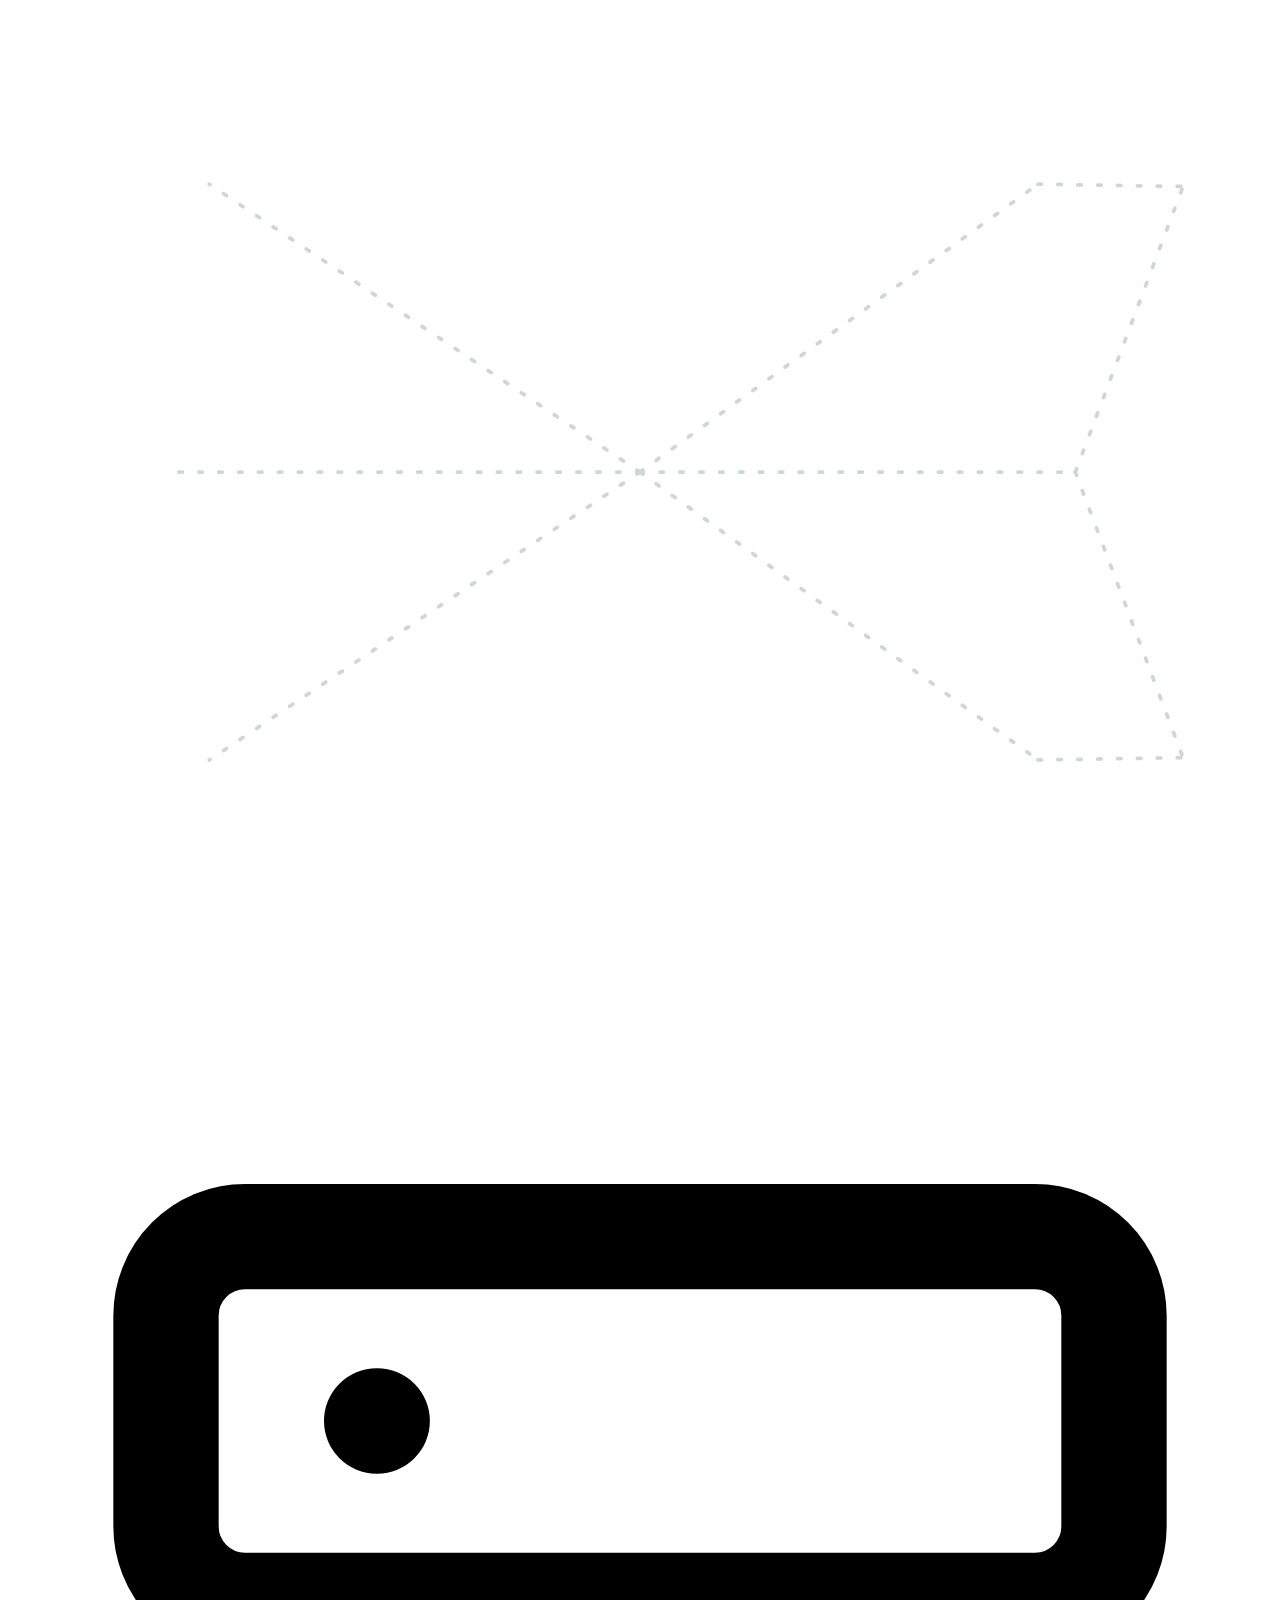
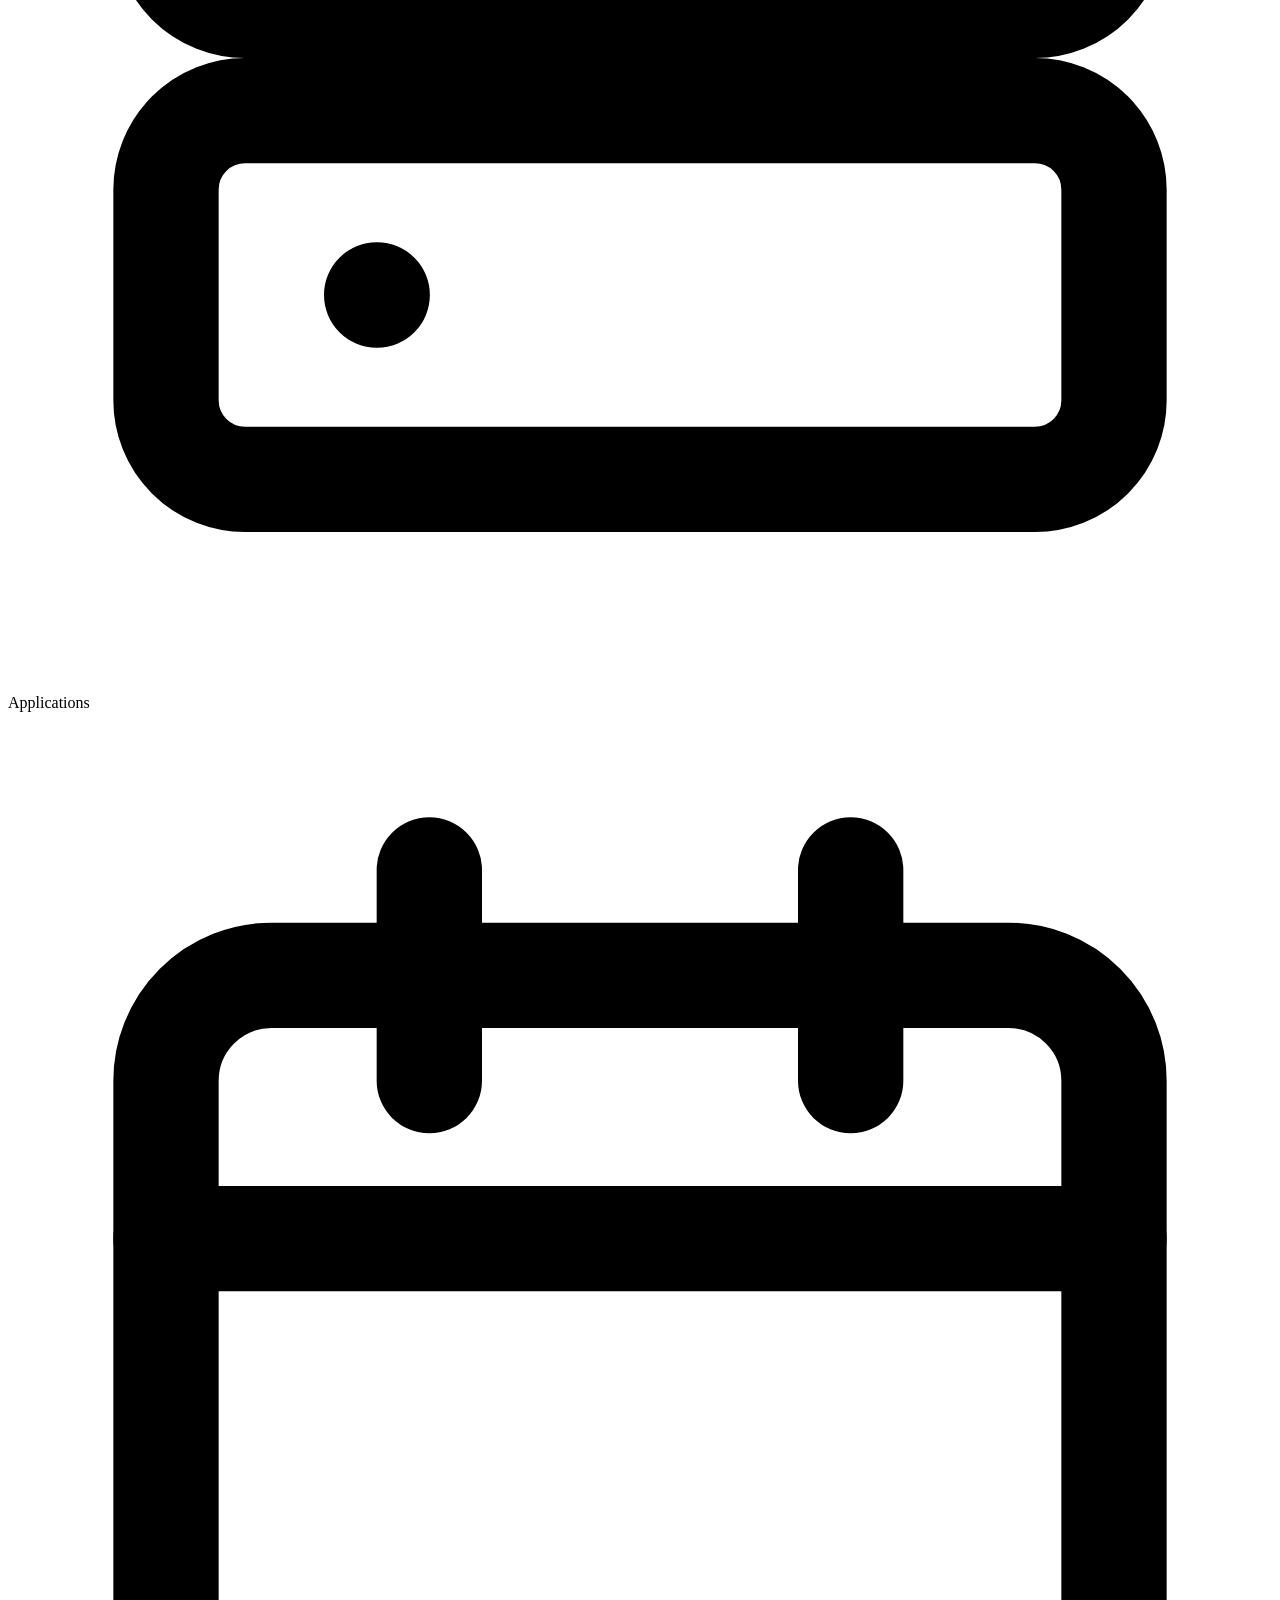
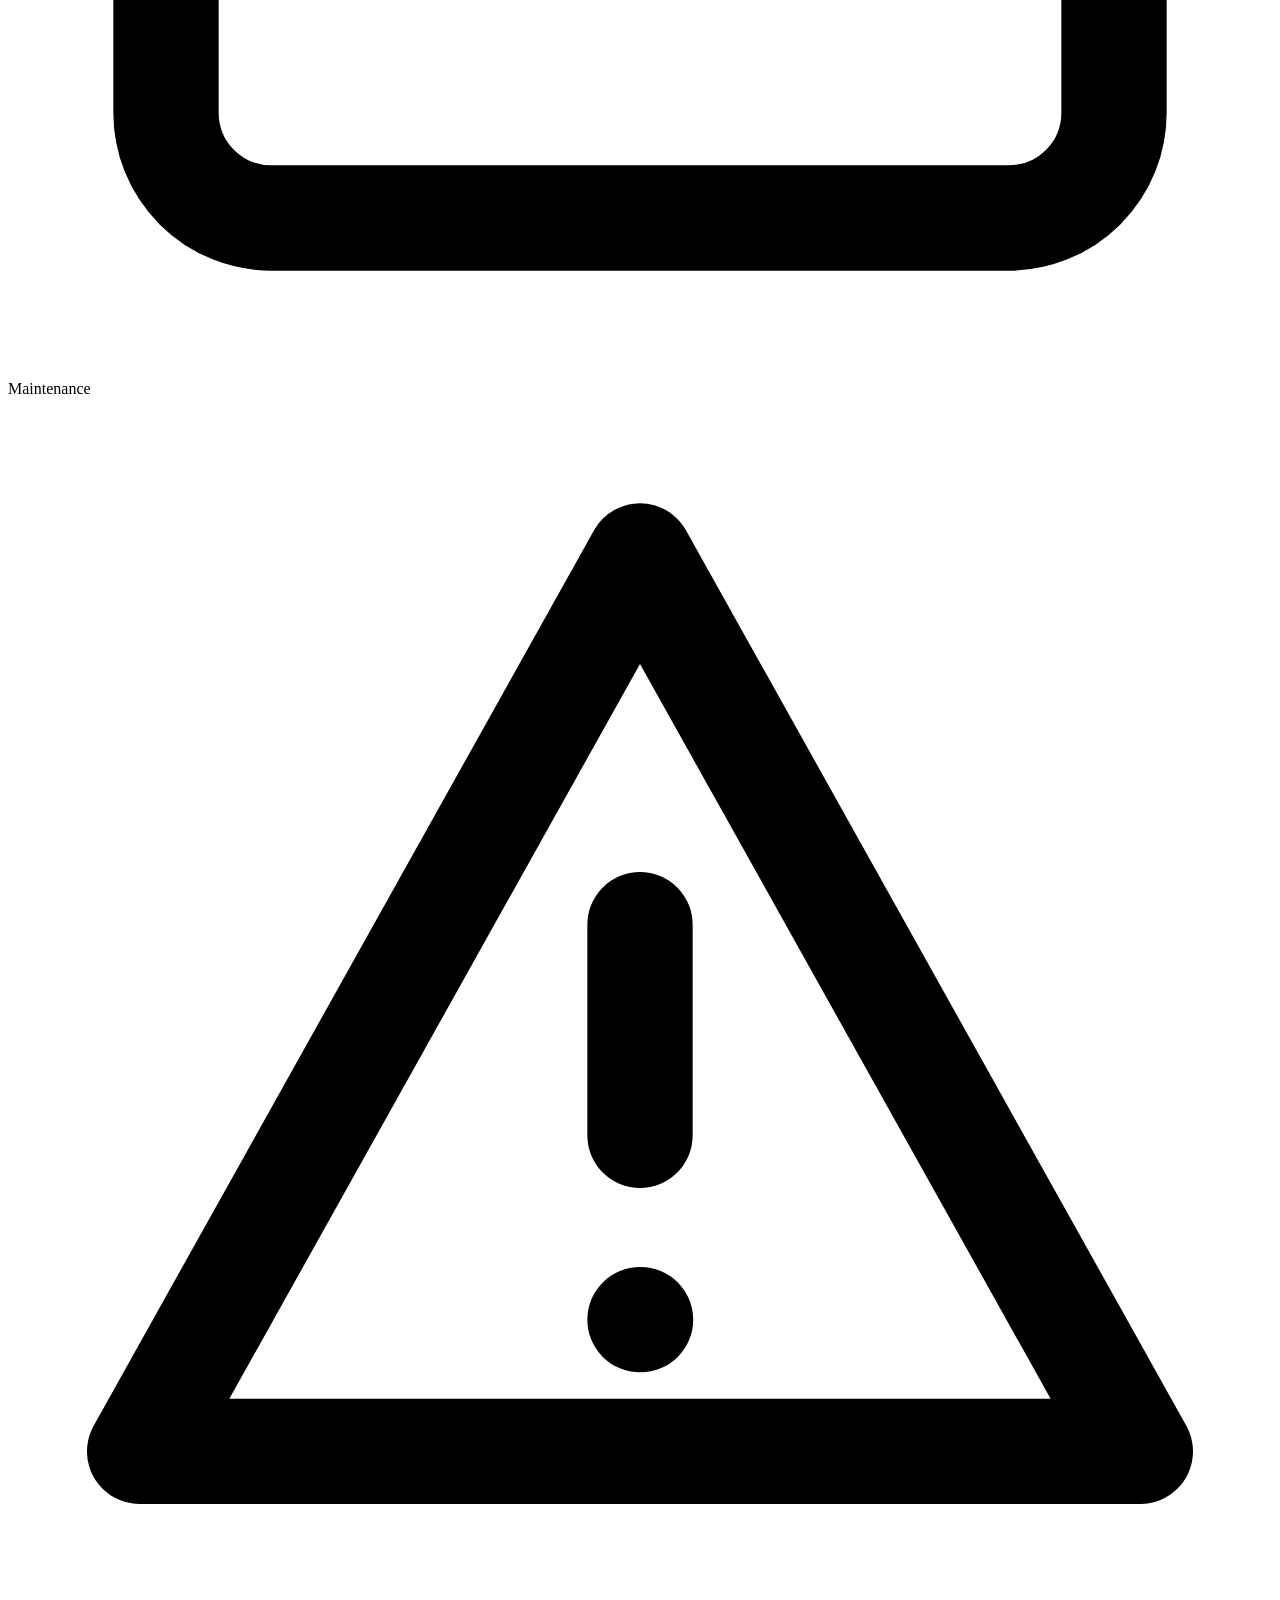
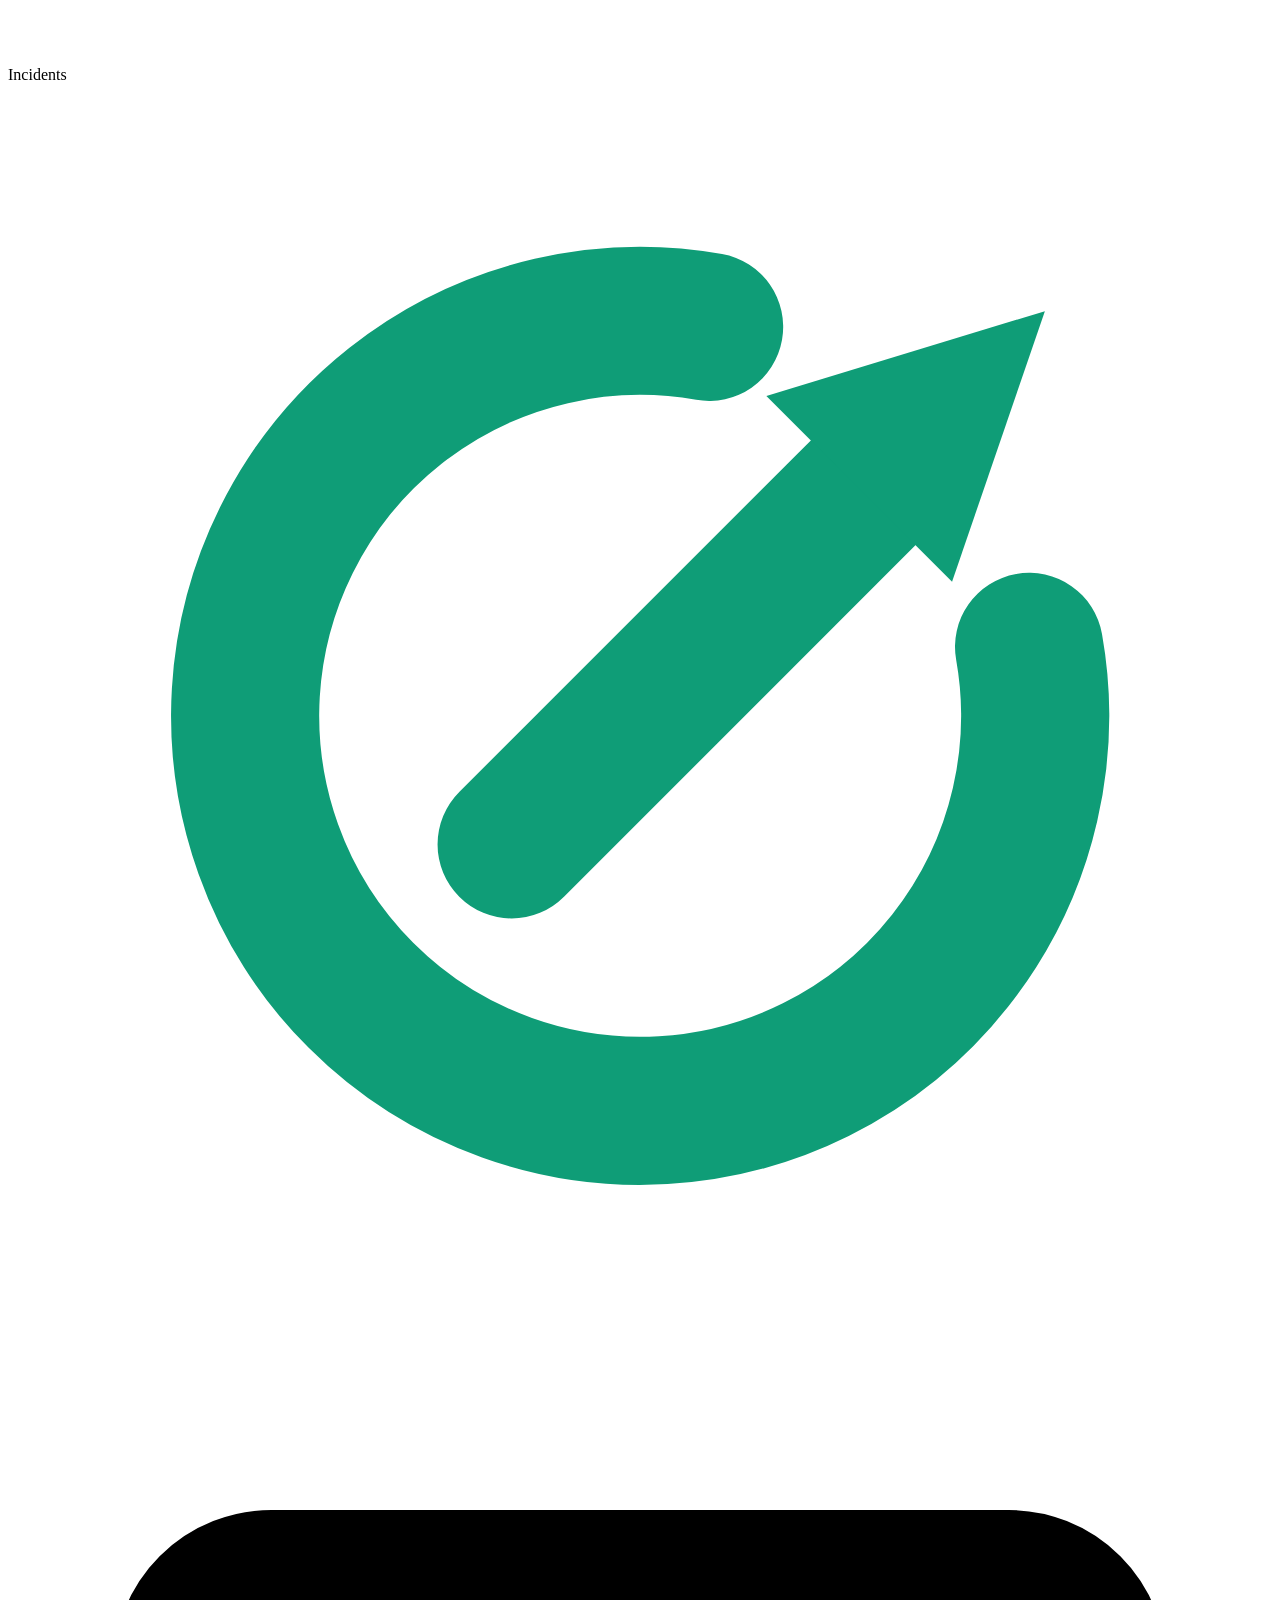
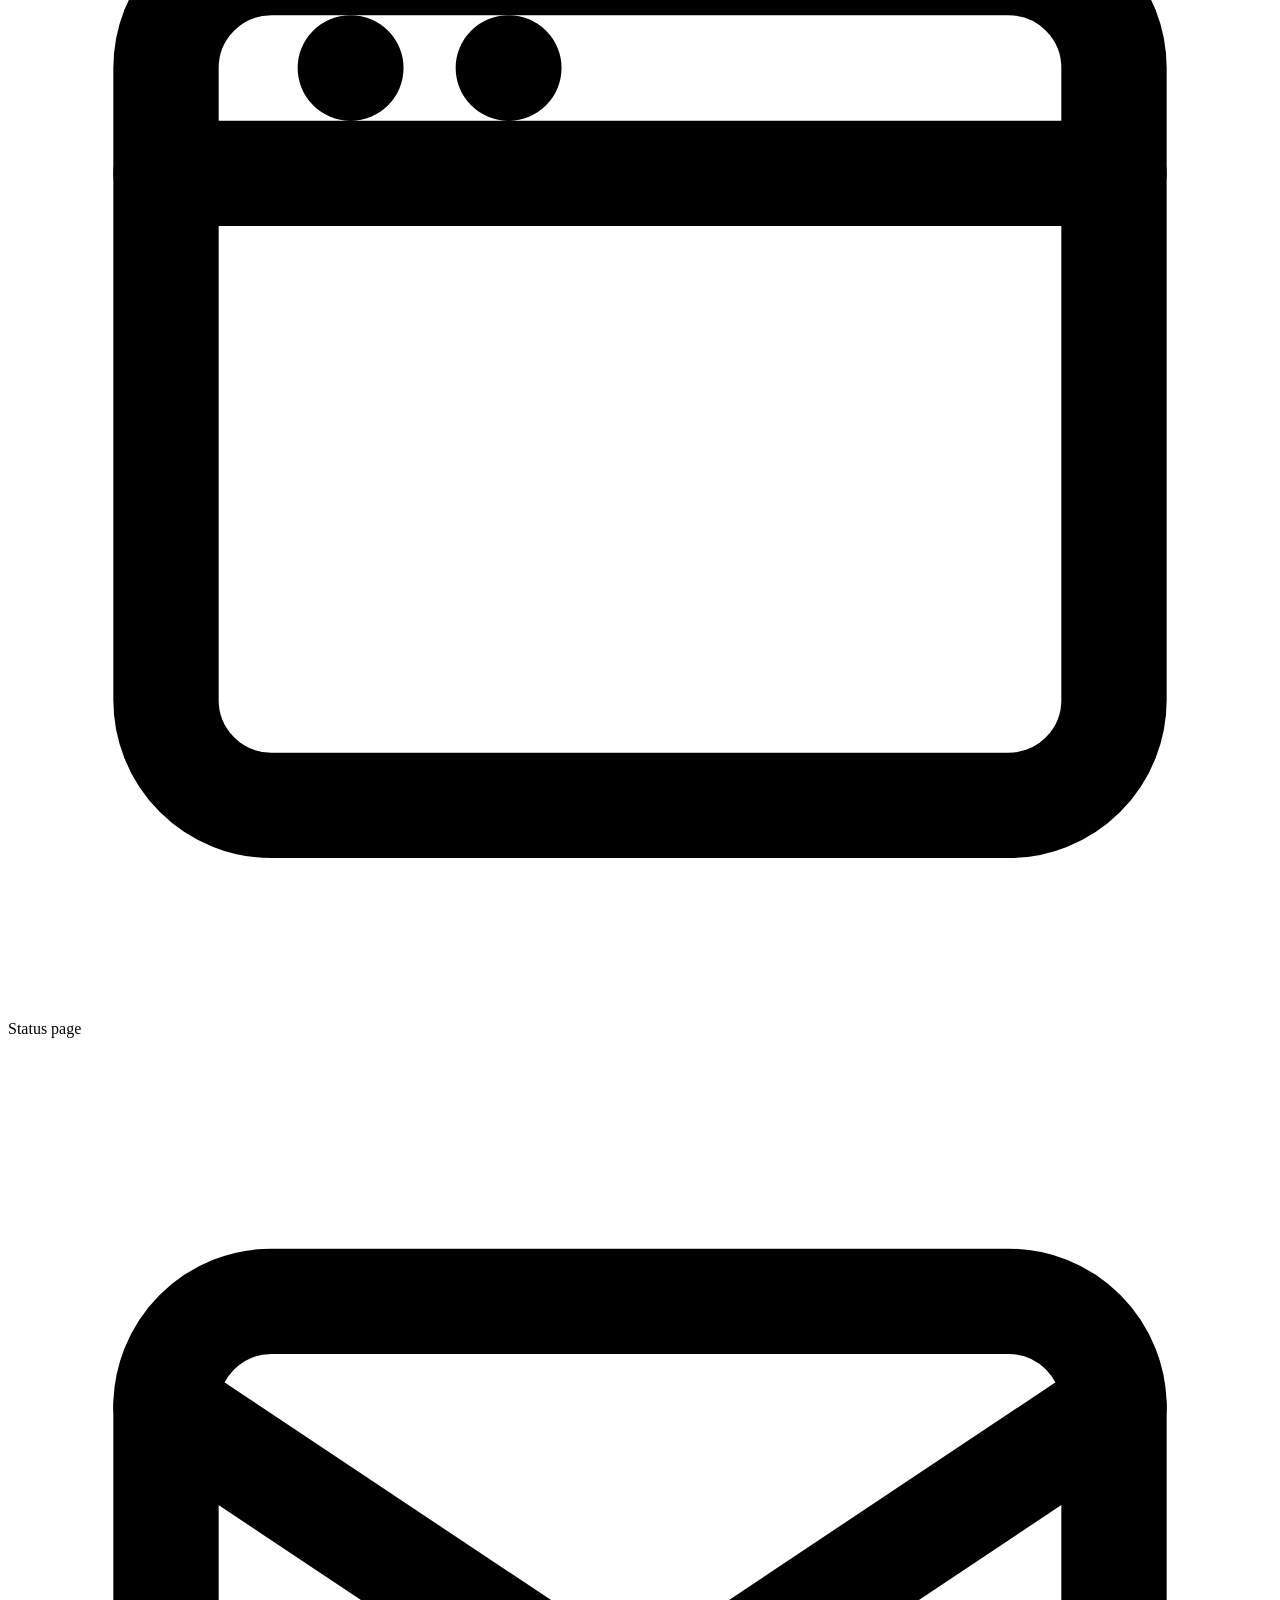
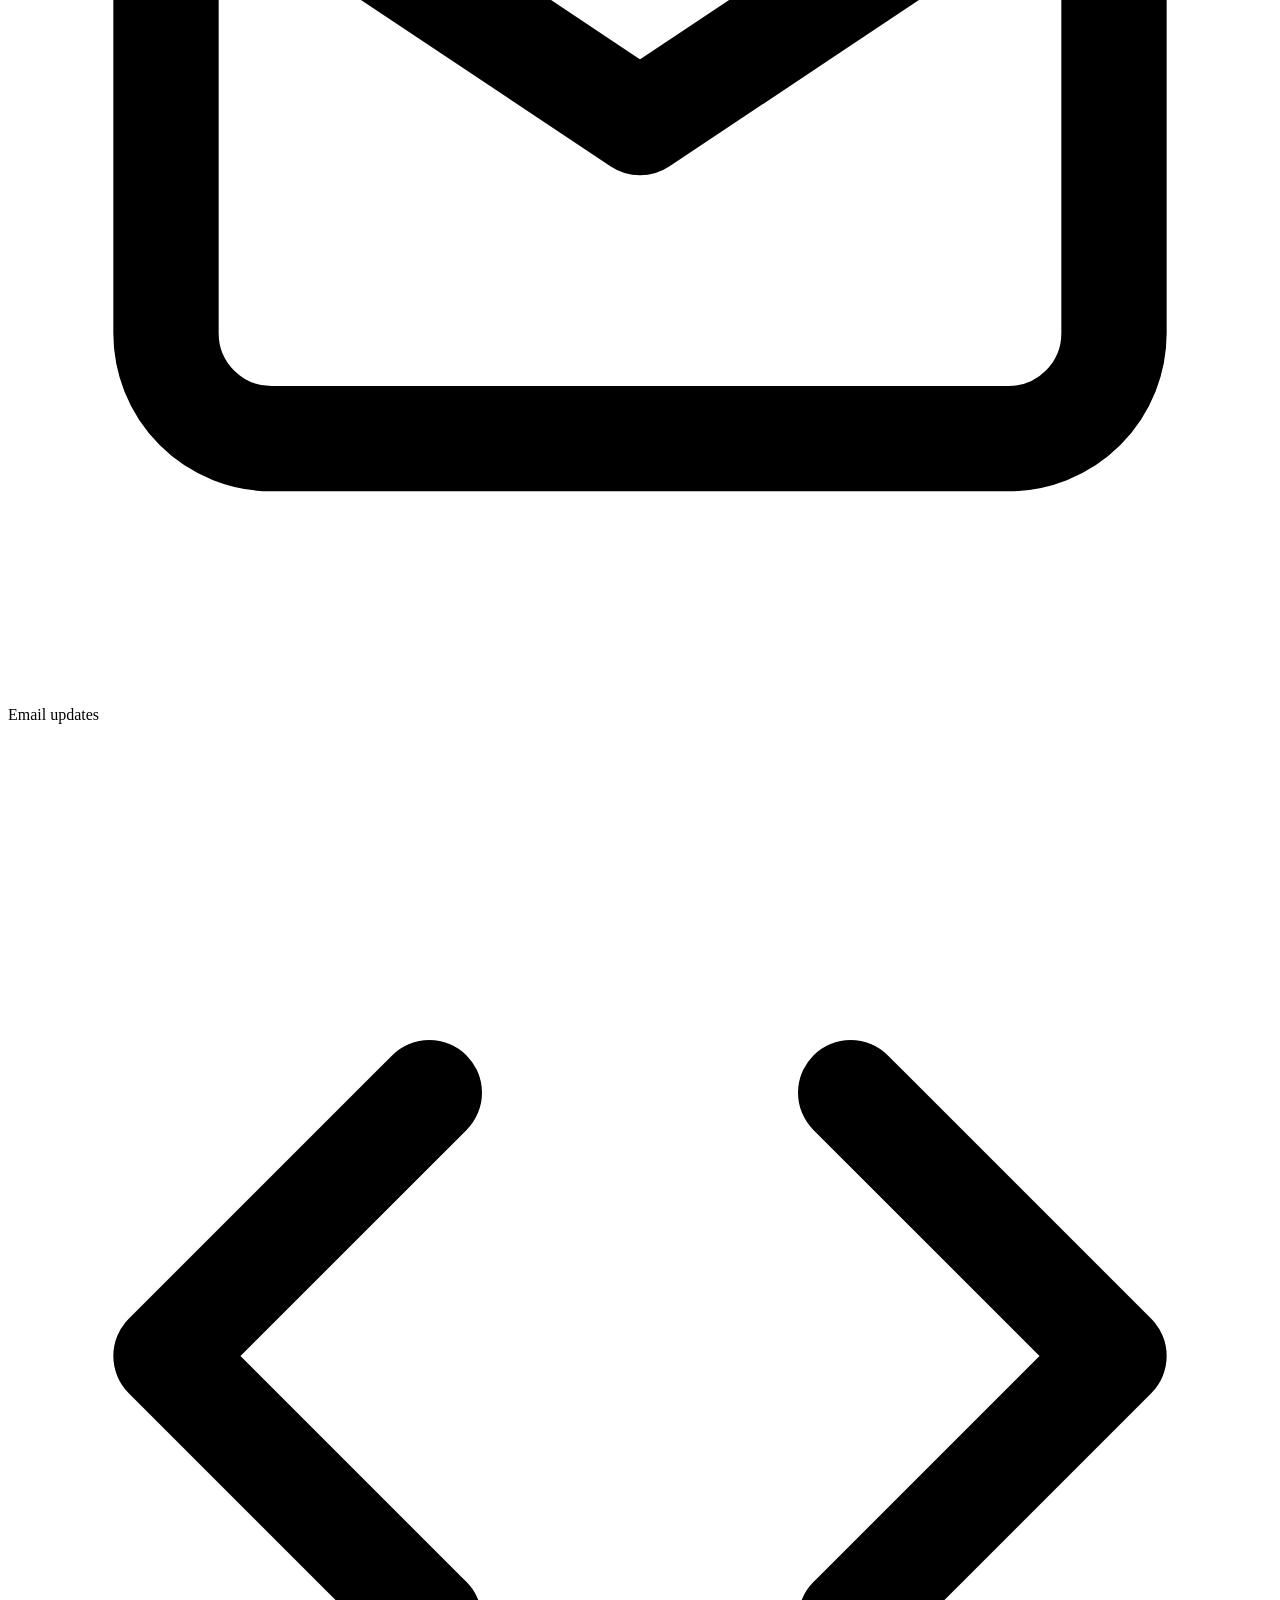
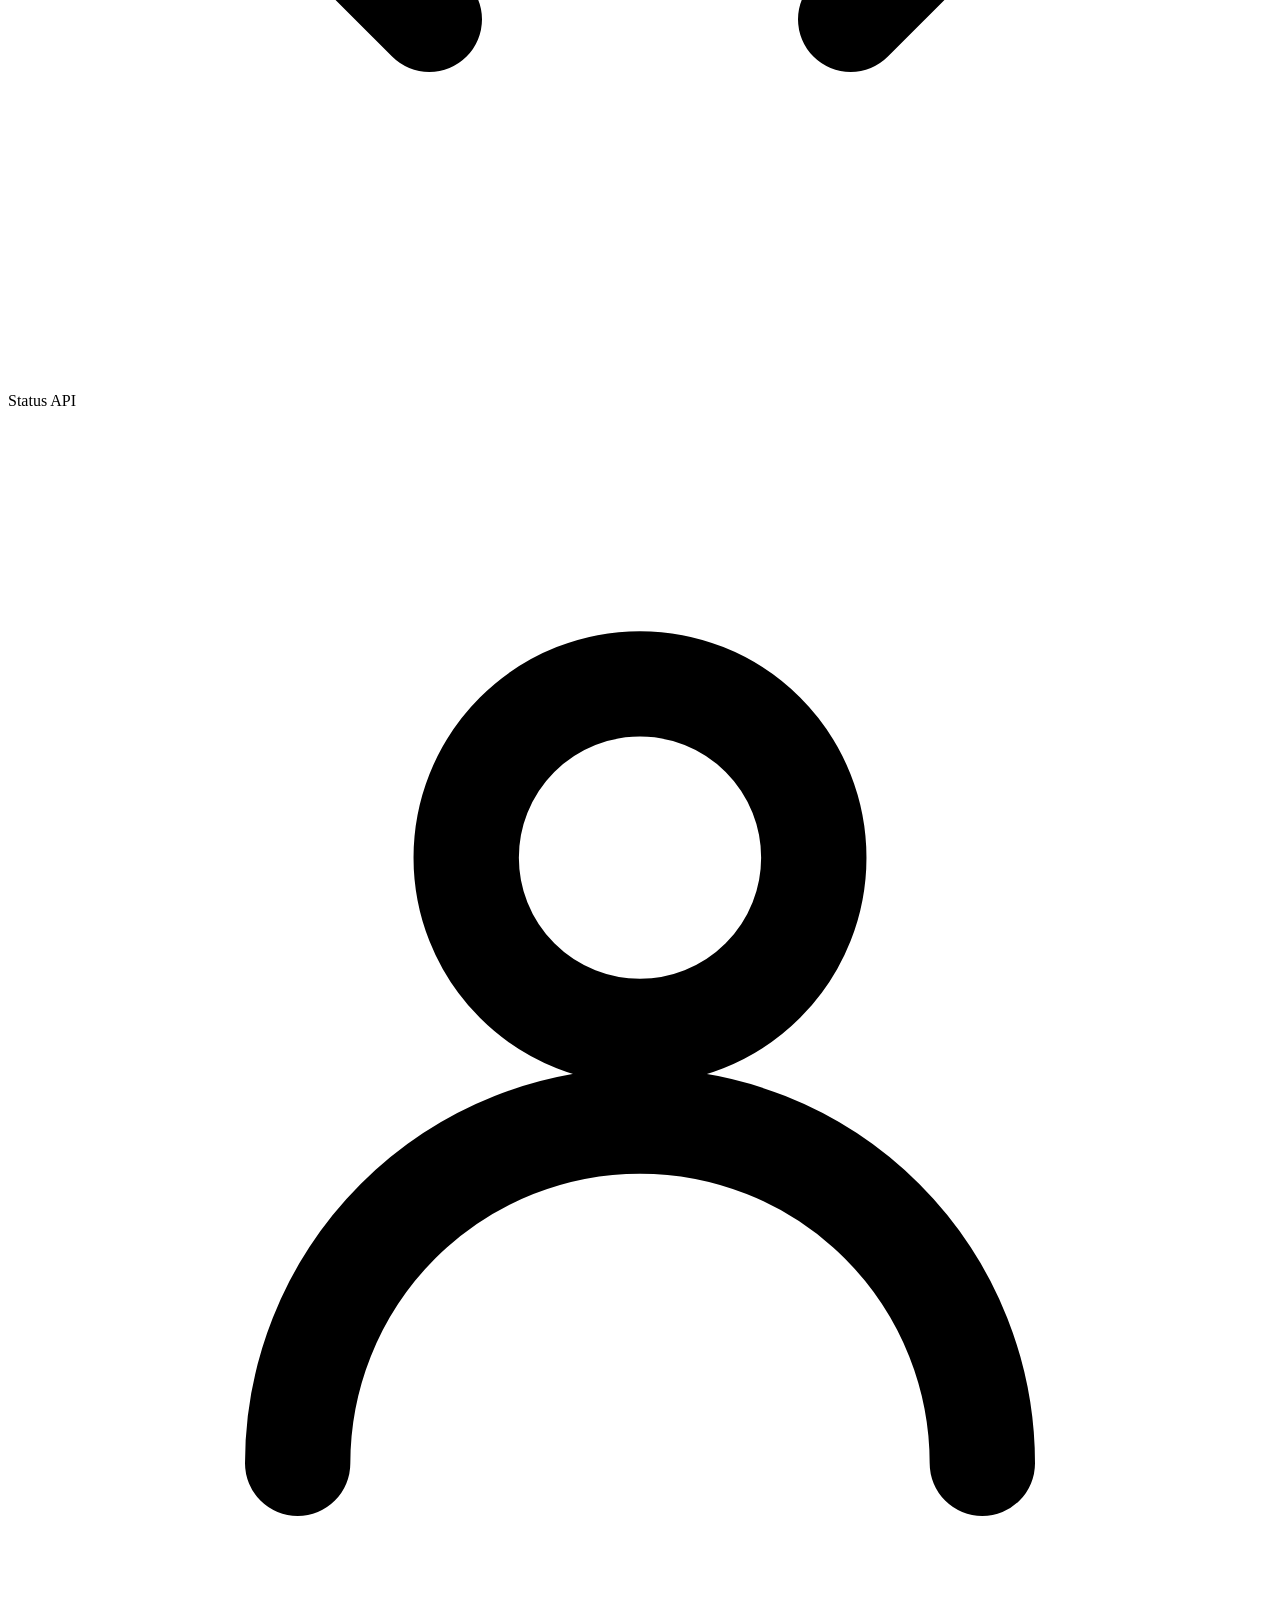
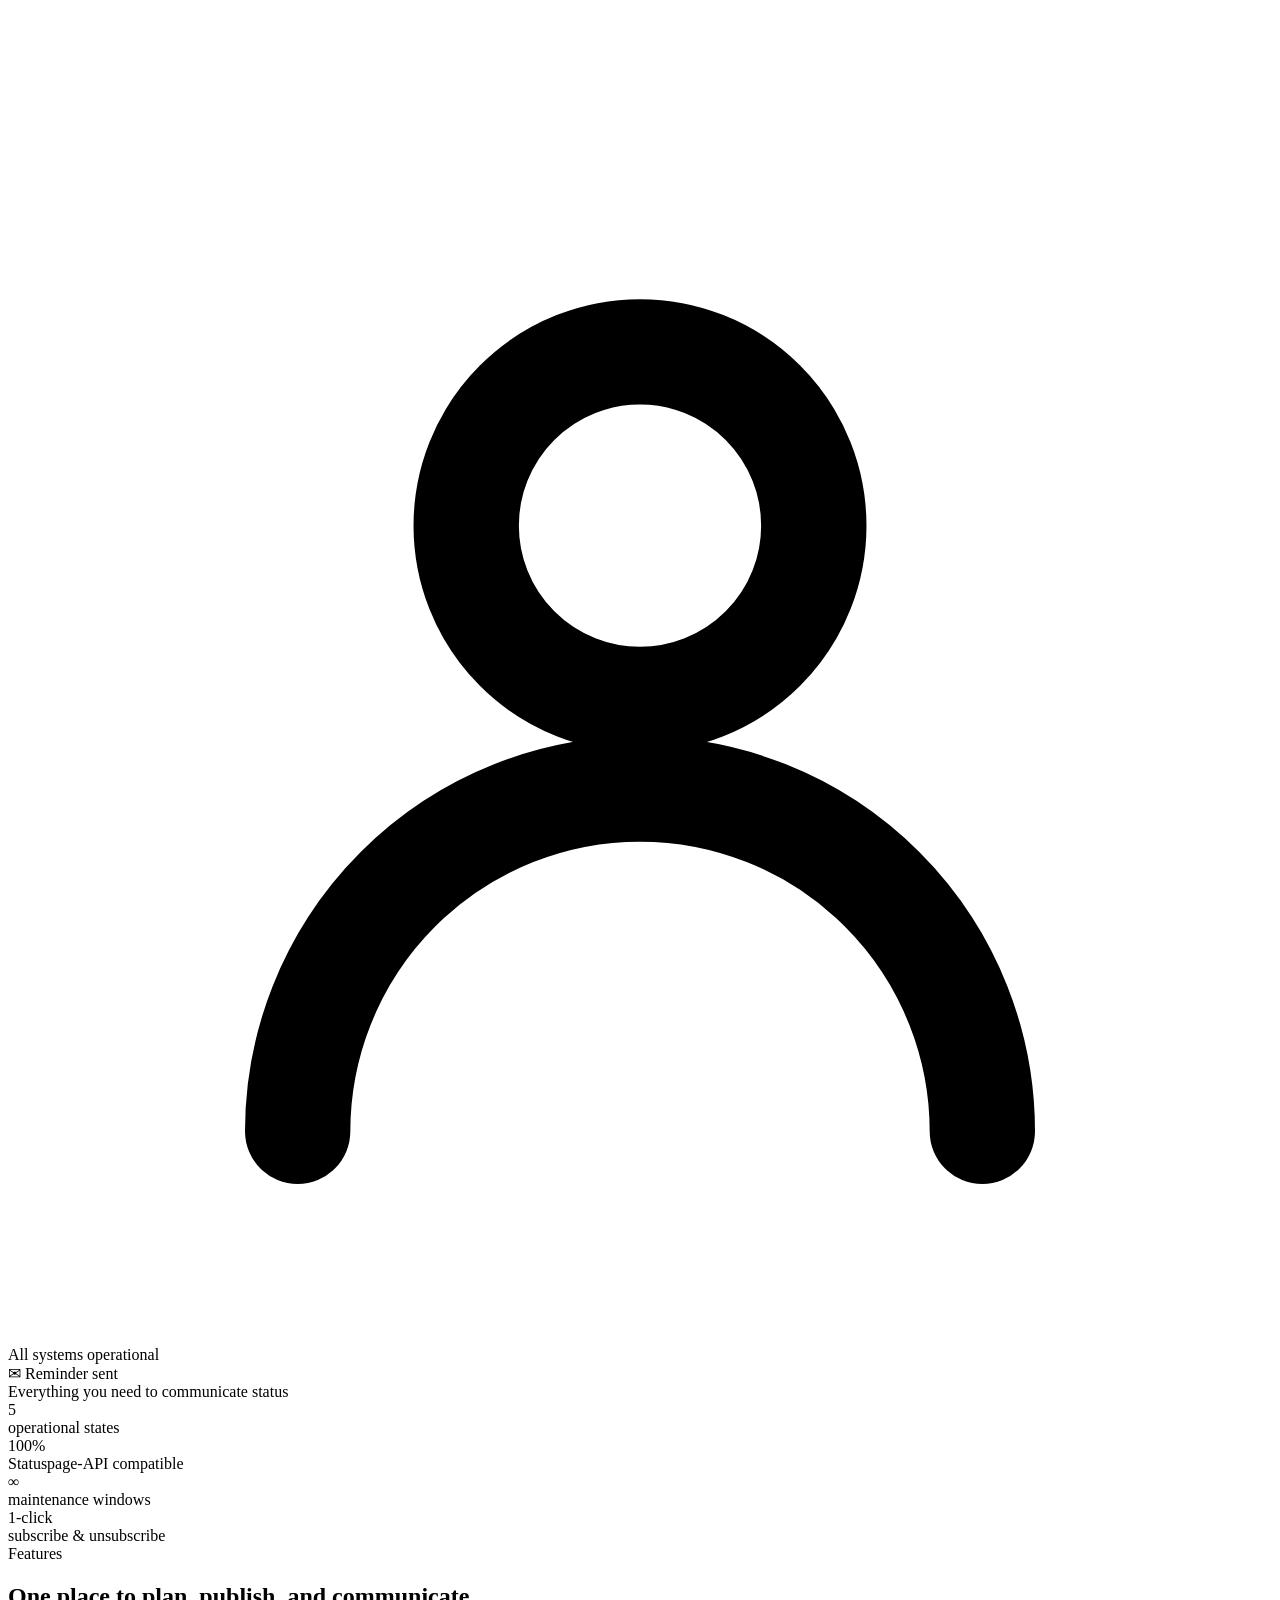
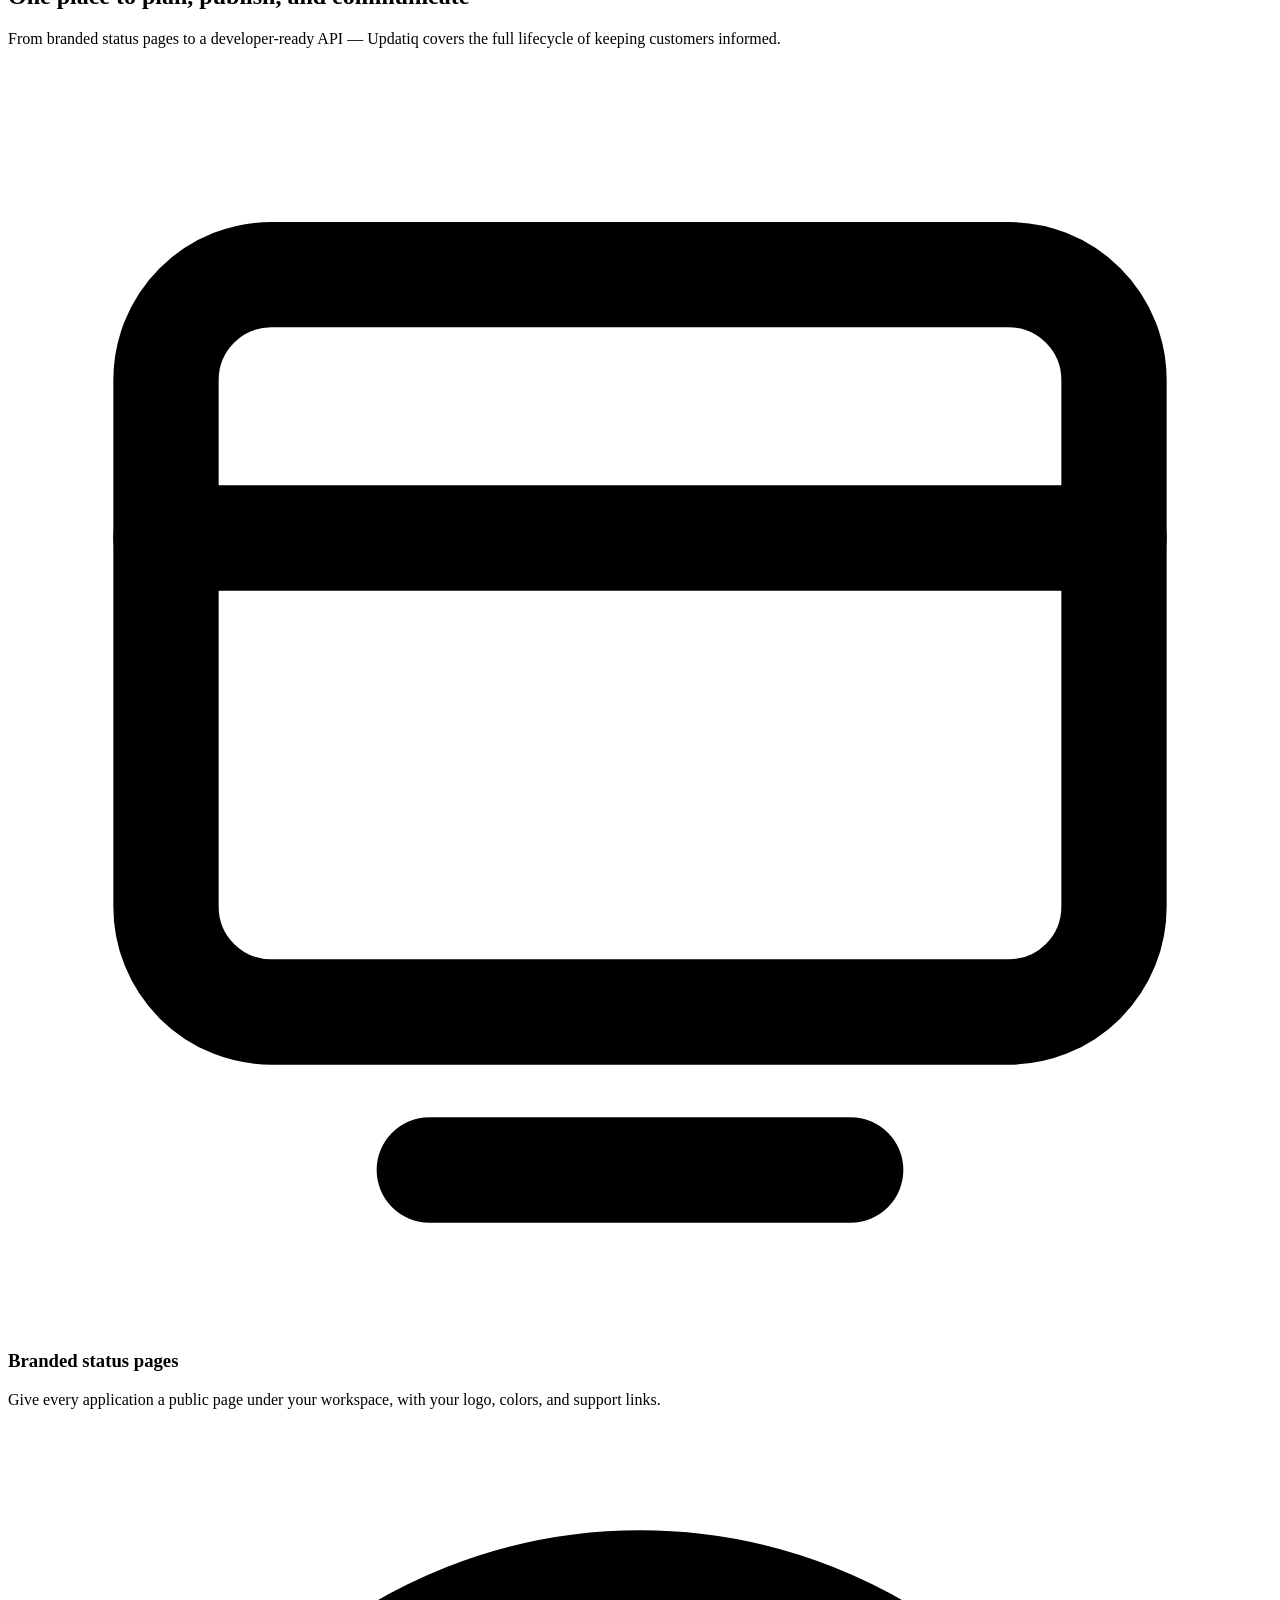
==== commit 0aa76224: "UI Updates" ====
--- a/welcome/index.html
+++ b/welcome/index.html
@@ -4,11 +4,11 @@
   <meta charset="utf-8" />
   <meta name="viewport" content="width=device-width, initial-scale=1" />
   <title>Updatiq — Status pages & maintenance communication for teams</title>
-  <meta name="description" content="Updatiq is the status page and maintenance-communication platform for teams who take uptime seriously. Publish incidents, schedule maintenance, and keep customers informed — automatically." />
+  <meta name="description" content="Updatiq helps teams plan and automate customer communication for maintenance and incidents — scheduled announcements, reminders and completion updates that send themselves, with a branded status page built in." />
   <link rel="icon" href="logo.svg" type="image/svg+xml" />
   <link rel="stylesheet" href="styles.css" />
   <meta property="og:title" content="Updatiq — Status pages & maintenance communication" />
-  <meta property="og:description" content="Publish incidents, schedule maintenance, and keep customers informed — automatically." />
+  <meta property="og:description" content="Plan and automate customer communication for maintenance and incidents — with a branded status page built in." />
   <meta property="og:type" content="website" />
 </head>
 <body>
@@ -17,8 +17,7 @@
   <div class="announce" role="status">
     <div class="container announce-inner">
       <span class="announce-pill"><span class="dot"></span> Coming soon</span>
-      <span class="announce-text">Updatiq is launching soon — be the first to know.</span>
-      <a class="announce-cta" href="#waitlist">Join the waitlist →</a>
+      <span class="announce-text">This is a preview — Updatiq isn't live yet. Sign-ups open at launch.</span>
     </div>
   </div>
 
@@ -37,13 +36,15 @@
         <a href="#features">Features</a>
         <a href="#status">Status pages</a>
         <a href="#developers">Developers</a>
-        <a href="#pricing">Pricing</a>
+        <!-- Hidden until launch: pricing -->
         <a href="#faq">FAQ</a>
       </nav>
+      <!-- Hidden until launch: sign-in / get-started CTAs (preview site)
       <div class="nav-cta">
         <a class="btn btn-ghost" href="#">Sign in</a>
         <a class="btn btn-primary" href="#pricing">Get started</a>
       </div>
+      -->
       <button class="nav-toggle" id="navToggle" aria-label="Menu"><span></span><span></span><span></span></button>
     </div>
   </header>
@@ -53,23 +54,13 @@
   <section class="hero">
     <div class="container hero-grid">
       <div>
-        <span class="eyebrow">● Status pages &amp; incident communication</span>
+        <span class="eyebrow">● Automated customer communication</span>
         <h1>Keep customers in the loop when it matters most.</h1>
-        <p class="lead">Updatiq is the status page and maintenance-communication platform for teams who take uptime seriously. Publish incidents, schedule maintenance, and keep customers informed — automatically.</p>
-        <form class="waitlist" id="waitlist" novalidate>
-          <label class="waitlist-label" for="wl-email">Get notified when we launch</label>
-          <div class="waitlist-row">
-            <input id="wl-email" class="waitlist-input" type="email" name="email"
-                   placeholder="you@company.com" autocomplete="email" required />
-            <button type="submit" class="btn btn-primary btn-lg waitlist-btn">Notify me</button>
-          </div>
-          <p class="waitlist-msg" id="waitlistMsg" role="status" aria-live="polite"></p>
-        </form>
+        <p class="lead">Updatiq helps teams plan and automate the customer communication around every maintenance window and incident — schedule announcements, reminders and completion updates that send themselves, so customers always know what&rsquo;s happening. A branded status page and developer API come built in.</p>
         <div class="hero-actions">
-          <button class="btn btn-primary btn-lg" disabled aria-disabled="true" title="Available at launch">
-            Start for free
-          </button>
-          <a class="btn btn-ghost btn-lg" href="#status">See a live status page →</a>
+          <!-- Hidden until launch: Start for free -->
+          <a class="btn btn-primary btn-lg" href="#status">See a live status page →</a>
+          <a class="btn btn-ghost btn-lg" href="#features">Explore the features →</a>
         </div>
         <div class="hero-note">
           <span><span class="tick">✓</span> No credit card required</span>
@@ -78,32 +69,68 @@
         </div>
       </div>
 
-      <!-- Product mock: a live status page -->
-      <div class="mock" role="img" aria-label="Example Updatiq status page">
-        <div class="mock-bar"></div>
-        <div class="mock-body">
-          <div class="mock-head">
-            <div class="mock-title">Acme Cloud</div>
-            <span class="pill pill-ok"><span class="dot"></span> Operational</span>
-          </div>
-          <div class="banner-ok"><span class="dot" style="background:var(--emerald)"></span> All systems operational</div>
-          <div class="rows">
-            <div class="row"><span class="name">API Gateway</span><span class="tag tag-ok">Operational</span></div>
-            <div class="row"><span class="name">Dashboard</span><span class="tag tag-ok">Operational</span></div>
-            <div class="row"><span class="name">Billing</span><span class="tag tag-degraded">Degraded</span></div>
-            <div class="row"><span class="name">Email delivery</span><span class="tag tag-maint">Under maintenance</span></div>
-          </div>
-          <div class="mock-incident">
-            <div class="ihead">
-              <strong style="color:var(--navy);font-size:14px">Elevated latency on Billing</strong>
-              <span class="tag tag-degraded">Monitoring</span>
-            </div>
-            <div class="timeline">
-              <div class="t"><span class="lbl">Monitoring</span><span class="time">2:14 PM</span><p>A fix has been deployed and we're watching recovery.</p></div>
-              <div class="t"><span class="lbl">Identified</span><span class="time">1:52 PM</span><p>Root cause traced to a slow database node.</p></div>
-            </div>
-          </div>
-        </div>
+      <!-- Value diagram: your systems → Updatiq → customers, kept informed automatically -->
+      <div class="diagram" role="img"
+           aria-label="How Updatiq fits in: your applications, maintenance windows and incidents flow into Updatiq, which automatically keeps customers informed through email updates, a branded status page and a status API.">
+        <svg class="wires" viewBox="0 0 540 470" preserveAspectRatio="xMidYMid meet" aria-hidden="true">
+          <g fill="none" stroke="#cfd7d3" stroke-width="1.6" stroke-dasharray="1.5 7" stroke-linecap="round">
+            <path d="M270 235 L86 112" /><path d="M270 235 L66 235" /><path d="M270 235 L86 358" />
+            <path d="M270 235 L440 112" /><path d="M270 235 L456 235" /><path d="M270 235 L440 358" />
+            <path d="M440 112 L502 113" /><path d="M456 235 L502 113" />
+            <path d="M456 235 L502 357" /><path d="M440 358 L502 357" />
+          </g>
+        </svg>
+
+        <!-- Inputs: your environment -->
+        <div class="diag-node" style="left:15.9%;top:23.8%">
+          <span class="diag-tile c-dusk"><svg viewBox="0 0 24 24" fill="none" stroke="currentColor" stroke-width="2" stroke-linecap="round" stroke-linejoin="round"><rect x="3" y="4" width="18" height="7" rx="1.5"/><rect x="3" y="13" width="18" height="7" rx="1.5"/><path d="M7 7.5h.01M7 16.5h.01"/></svg></span>
+          <span class="diag-label">Applications</span>
+        </div>
+        <div class="diag-node" style="left:12.2%;top:50%">
+          <span class="diag-tile c-emerald"><svg viewBox="0 0 24 24" fill="none" stroke="currentColor" stroke-width="2" stroke-linecap="round" stroke-linejoin="round"><rect x="3" y="5" width="18" height="16" rx="2"/><path d="M16 3v4M8 3v4M3 10h18"/></svg></span>
+          <span class="diag-label">Maintenance</span>
+        </div>
+        <div class="diag-node" style="left:15.9%;top:76.2%">
+          <span class="diag-tile c-coral"><svg viewBox="0 0 24 24" fill="none" stroke="currentColor" stroke-width="2" stroke-linecap="round" stroke-linejoin="round"><path d="M12 3 2.5 20h19L12 3z"/><path d="M12 10v4M12 17.5h.01"/></svg></span>
+          <span class="diag-label">Incidents</span>
+        </div>
+
+        <!-- Center: Updatiq -->
+        <div class="diag-center" style="left:50%;top:50%">
+          <div class="diag-orb">
+            <svg viewBox="0 0 64 64" fill="none" xmlns="http://www.w3.org/2000/svg" aria-hidden="true" class="mark">
+              <path d="M 51.7 28.5 A 20 20 0 1 1 35.5 12.3" stroke="#0f9d77" stroke-width="7.5" stroke-linecap="round" fill="none"/>
+              <path d="M 25.5 38.5 L 44 20" stroke="#0f9d77" stroke-width="7.5" stroke-linecap="round"/>
+              <path d="M 52.5 11.5 L 47.8 25.2 L 38.4 15.8 Z" fill="#0f9d77"/>
+            </svg>
+          </div>
+        </div>
+
+        <!-- Outputs: the value, reaching customers -->
+        <div class="diag-node" style="left:81.5%;top:23.8%">
+          <span class="diag-tile c-lavender"><svg viewBox="0 0 24 24" fill="none" stroke="currentColor" stroke-width="2" stroke-linecap="round" stroke-linejoin="round"><rect x="3" y="4" width="18" height="16" rx="2"/><path d="M3 8h18M6.5 6h.01M9.5 6h.01"/></svg></span>
+          <span class="diag-label">Status page</span>
+        </div>
+        <div class="diag-node" style="left:84.4%;top:50%">
+          <span class="diag-tile c-amber"><svg viewBox="0 0 24 24" fill="none" stroke="currentColor" stroke-width="2" stroke-linecap="round" stroke-linejoin="round"><rect x="3" y="5" width="18" height="14" rx="2"/><path d="m3 7 9 6 9-6"/></svg></span>
+          <span class="diag-label">Email updates</span>
+        </div>
+        <div class="diag-node" style="left:81.5%;top:76.2%">
+          <span class="diag-tile c-orange"><svg viewBox="0 0 24 24" fill="none" stroke="currentColor" stroke-width="2" stroke-linecap="round" stroke-linejoin="round"><path d="m8 7-5 5 5 5M16 7l5 5-5 5"/></svg></span>
+          <span class="diag-label">Status API</span>
+        </div>
+
+        <!-- Customers being kept informed -->
+        <div class="diag-avatar av-dusk" style="left:93%;top:24%">
+          <svg viewBox="0 0 24 24" fill="none" stroke="currentColor" stroke-width="2" stroke-linecap="round" stroke-linejoin="round"><circle cx="12" cy="8.5" r="3.3"/><path d="M5.5 20a6.5 6.5 0 0 1 13 0"/></svg>
+        </div>
+        <div class="diag-avatar av-lavender" style="left:93%;top:76%">
+          <svg viewBox="0 0 24 24" fill="none" stroke="currentColor" stroke-width="2" stroke-linecap="round" stroke-linejoin="round"><circle cx="12" cy="8.5" r="3.3"/><path d="M5.5 20a6.5 6.5 0 0 1 13 0"/></svg>
+        </div>
+
+        <!-- Automated updates flowing out -->
+        <div class="diag-chip" style="left:61%;top:34%"><span class="dot"></span> All systems operational</div>
+        <div class="diag-chip" style="left:67%;top:70%">✉ Reminder sent</div>
       </div>
     </div>
   </section>
@@ -185,7 +212,7 @@
         <p class="desc">Every application gets a clean, branded public page that shows real-time health, active incidents, and upcoming maintenance — no engineering time required.</p>
         <ul class="checklist">
           <li><span class="c">✓</span> Your logo, brand color, and support email</li>
-          <li><span class="c">✓</span> Per-workspace URLs like <code>/status/acme/api</code></li>
+          <li><span class="c">✓</span> Per-workspace URLs like <code>/status/torvex/api</code></li>
           <li><span class="c">✓</span> Customers subscribe by email in one click</li>
           <li><span class="c">✓</span> Auto “under maintenance” while windows run</li>
         </ul>
@@ -194,7 +221,7 @@
         <div class="mock">
           <div class="mock-bar"></div>
           <div class="mock-body">
-            <div class="mock-head"><div class="mock-title">Acme Cloud</div><span class="pill pill-ok"><span class="dot"></span> Operational</span></div>
+            <div class="mock-head"><div class="mock-title">Torvex Cloud</div><span class="pill pill-ok"><span class="dot"></span> Operational</span></div>
             <div class="banner-ok"><span class="dot" style="background:var(--emerald)"></span> All systems operational</div>
             <div class="rows">
               <div class="row"><span class="name">API Gateway</span><span class="tag tag-ok">Operational</span></div>
@@ -261,15 +288,15 @@
       <div class="split-media reveal">
         <div class="code">
 <span class="cmt"># Statuspage-compatible JSON API</span>
-<span class="k">curl</span> https://updatiq.app/api/public/status/<b>acme</b>/<b>api</b>/status.json
+<span class="k">curl</span> https://updatiq.app/api/public/status/<b>torvex</b>/<b>api</b>/status.json
 {<span class="s">"status"</span>: {<span class="s">"indicator"</span>: <span class="s">"none"</span>,
            <span class="s">"description"</span>: <span class="s">"All Systems Operational"</span>}}
 
 <span class="cmt"># Drop a live badge in your README</span>
-![Status](…/status/acme/api/<b>badge.svg</b>)
+![Status](…/status/torvex/api/<b>badge.svg</b>)
 
 <span class="cmt"># Embed a live status pill on any page</span>
-&lt;script src="…/status/acme/api/<b>embed.js</b>" async&gt;&lt;/script&gt;
+&lt;script src="…/status/torvex/api/<b>embed.js</b>" async&gt;&lt;/script&gt;
         </div>
       </div>
     </div>
@@ -292,8 +319,8 @@
       <div class="split-media reveal">
         <div class="panel">
           <div style="display:grid;gap:10px">
-            <div class="row"><span class="name">Acme — Platform</span><span class="tag tag-ok">Admin</span></div>
-            <div class="row"><span class="name">Acme — Support</span><span class="tag tag-maint">Member</span></div>
+            <div class="row"><span class="name">Torvex — Platform</span><span class="tag tag-ok">Admin</span></div>
+            <div class="row"><span class="name">Torvex — Support</span><span class="tag tag-maint">Member</span></div>
             <div class="row"><span class="name">Incident opened · API Gateway</span><span class="tag" style="background:#fdeef0;color:var(--coral)">audit</span></div>
             <div class="row"><span class="name">Maintenance published · Billing</span><span class="tag" style="background:#eef2f7;color:var(--dusk)">audit</span></div>
           </div>
@@ -302,7 +329,8 @@
     </div>
   </section>
 
-  <!-- ===================== PRICING ===================== -->
+  <!-- ===================== PRICING (hidden until launch — preview site) ===================== -->
+  <!--
   <section class="section" id="pricing" style="background:#fff;border-top:1px solid var(--border);">
     <div class="container">
       <div class="section-head reveal">
@@ -351,6 +379,7 @@
       </div>
     </div>
   </section>
+  -->
 
   <!-- ===================== FAQ ===================== -->
   <section class="section" id="faq">
@@ -373,11 +402,12 @@
   <section class="section" style="padding-top:20px">
     <div class="container">
       <div class="cta reveal">
-        <h2>Start keeping customers in the loop today</h2>
-        <p>Set up your first branded status page in minutes. No credit card required.</p>
+        <h2>A calmer way to communicate status — coming soon</h2>
+        <p>Updatiq is in preview. Take a look at what it can do.</p>
         <div class="hero-actions">
-          <a class="btn btn-white btn-lg" href="#waitlist">Join the waitlist</a>
-          <a class="btn btn-light btn-lg" href="#status">See a live status page →</a>
+          <!-- Hidden until launch: Start for free -->
+          <a class="btn btn-white btn-lg" href="#status">See a live status page →</a>
+          <a class="btn btn-light btn-lg" href="#features">Explore the features →</a>
         </div>
       </div>
     </div>
@@ -405,7 +435,7 @@
             <li><a href="#features">Features</a></li>
             <li><a href="#status">Status pages</a></li>
             <li><a href="#developers">Developers</a></li>
-            <li><a href="#pricing">Pricing</a></li>
+            <!-- Hidden until launch: <li><a href="#pricing">Pricing</a></li> -->
           </ul>
         </div>
         <div>
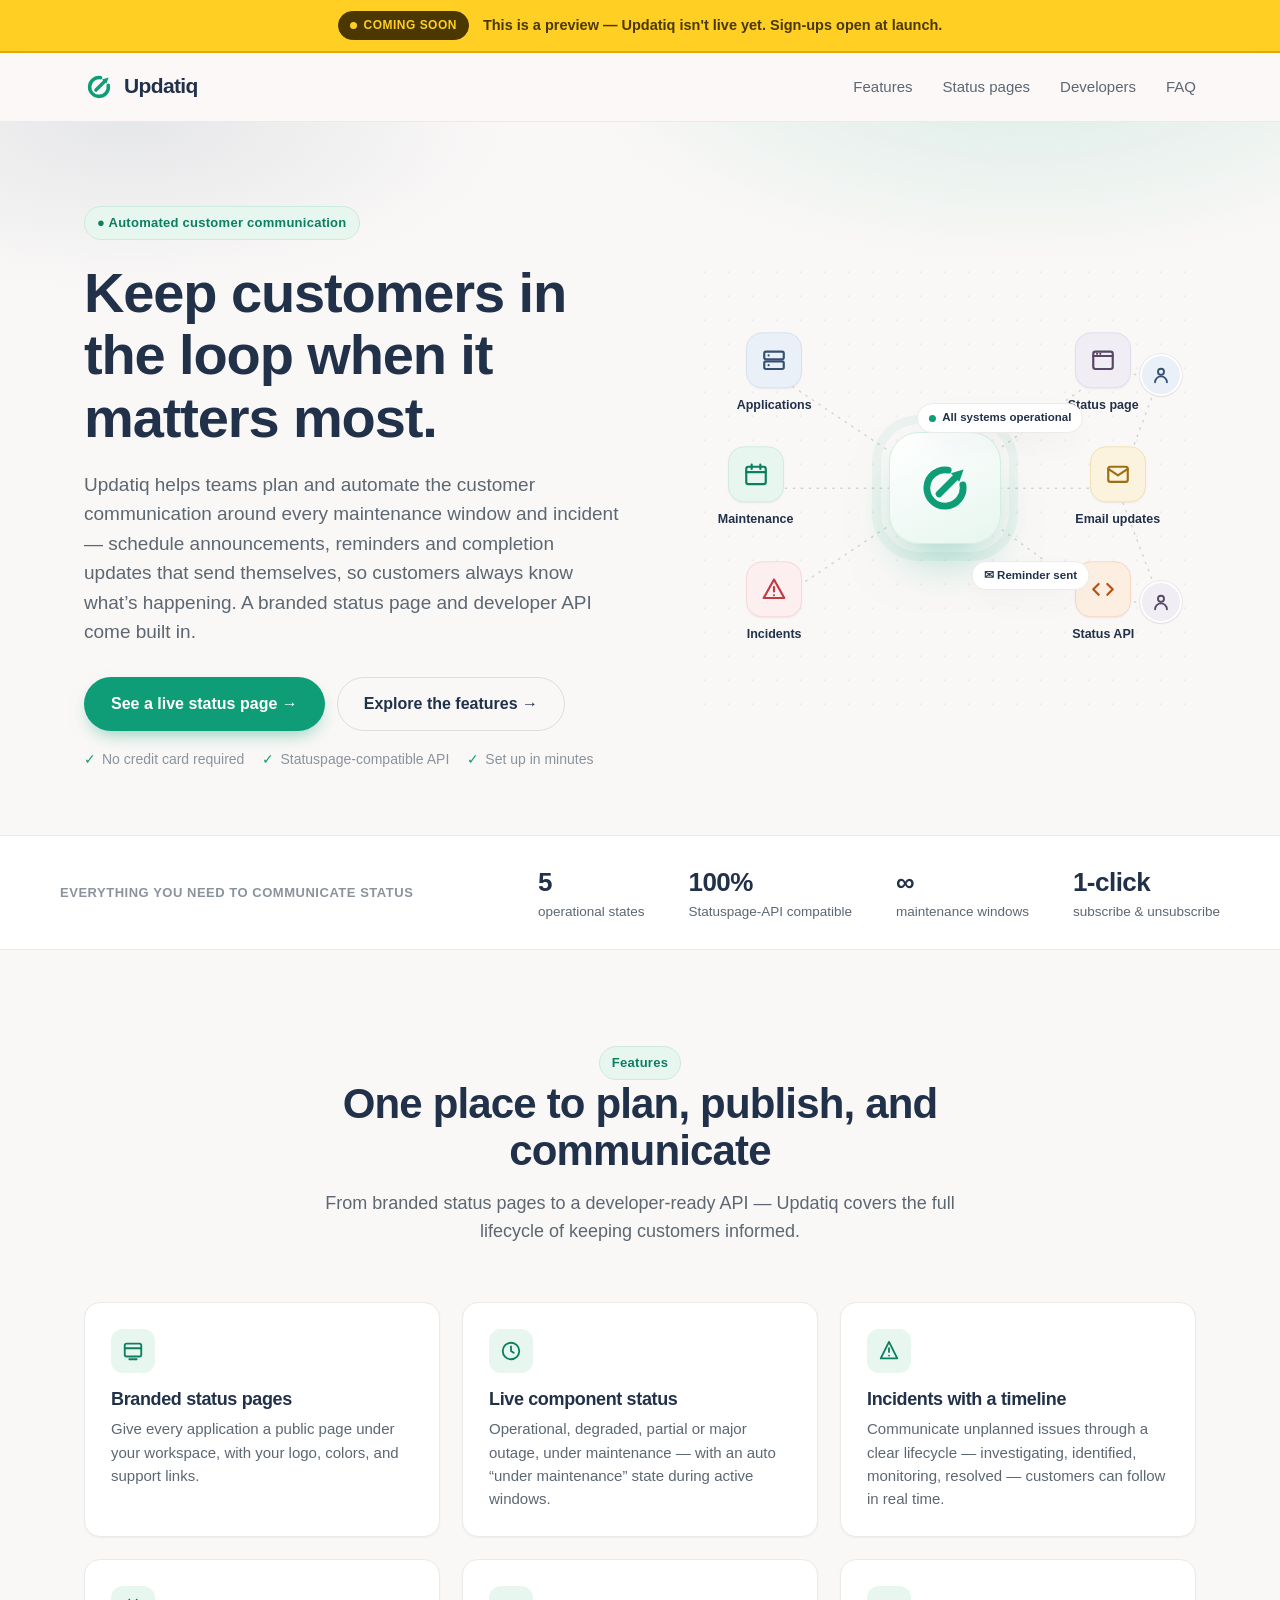
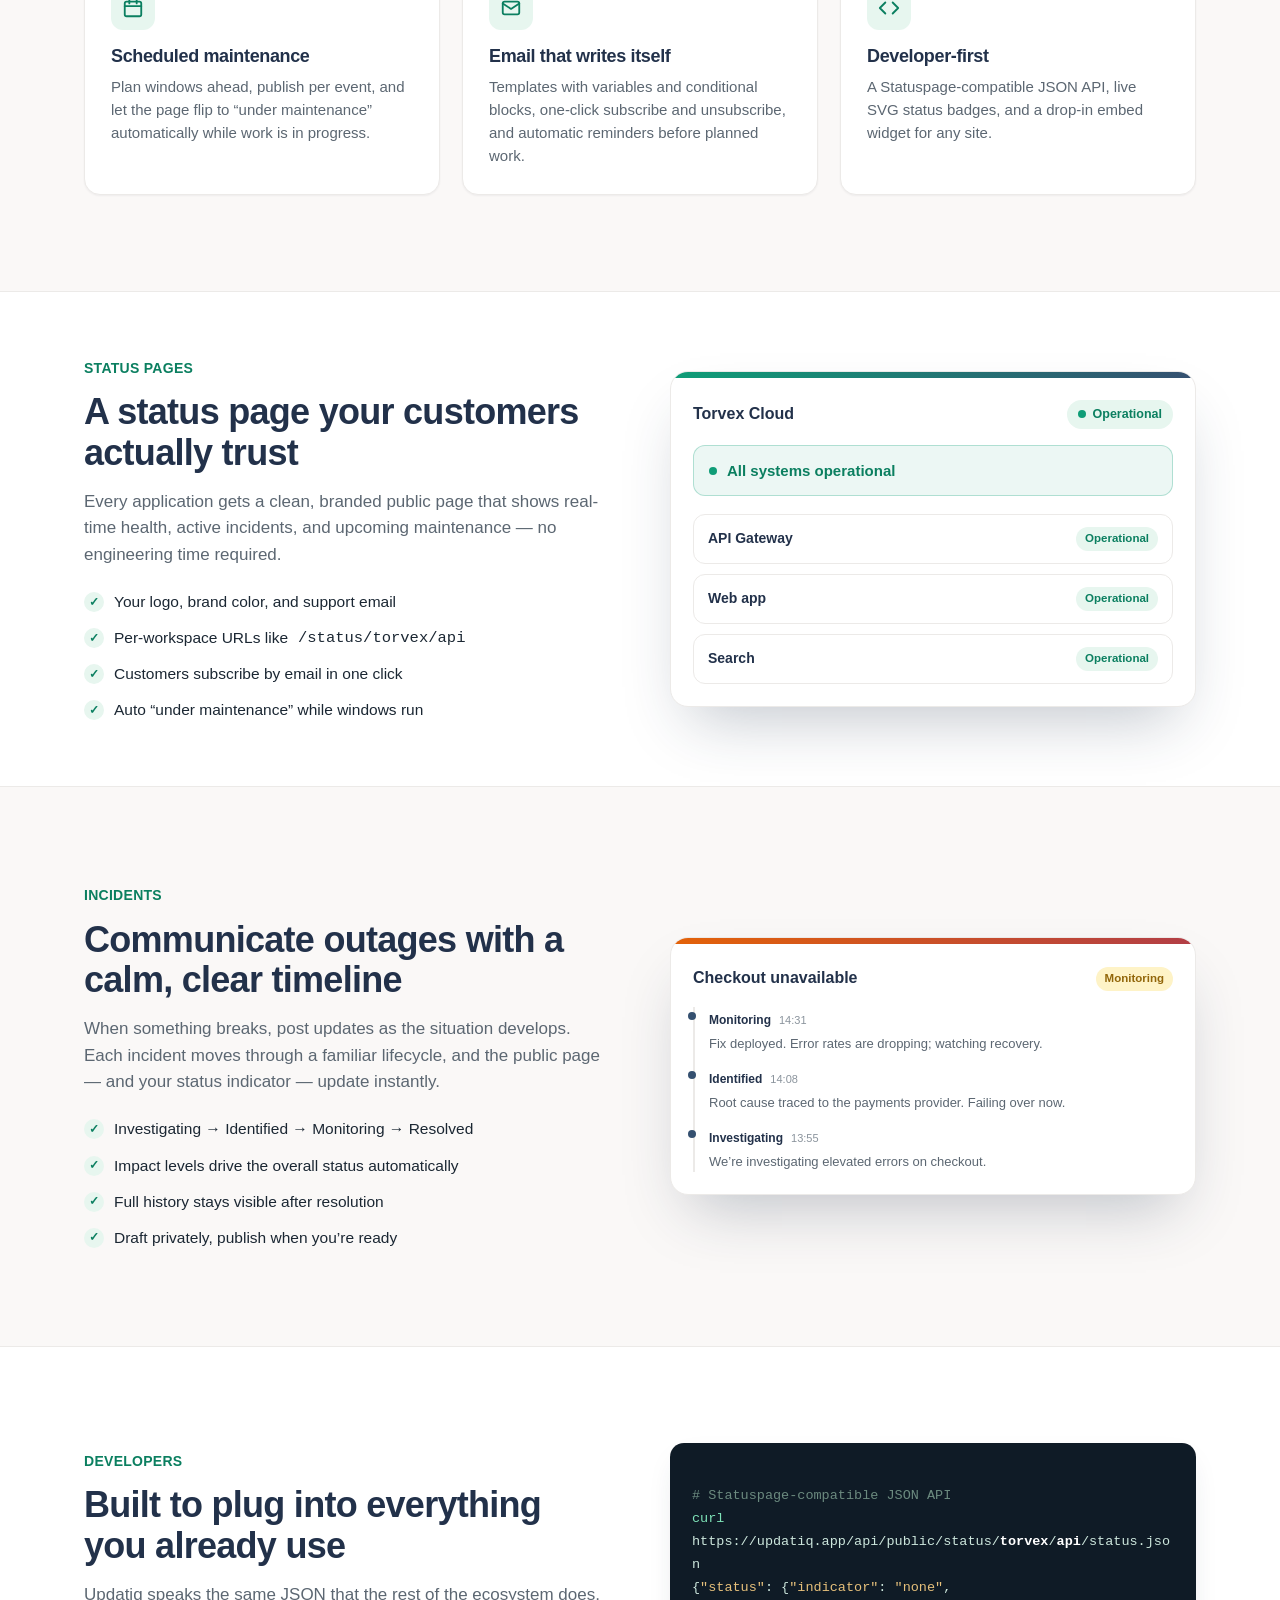
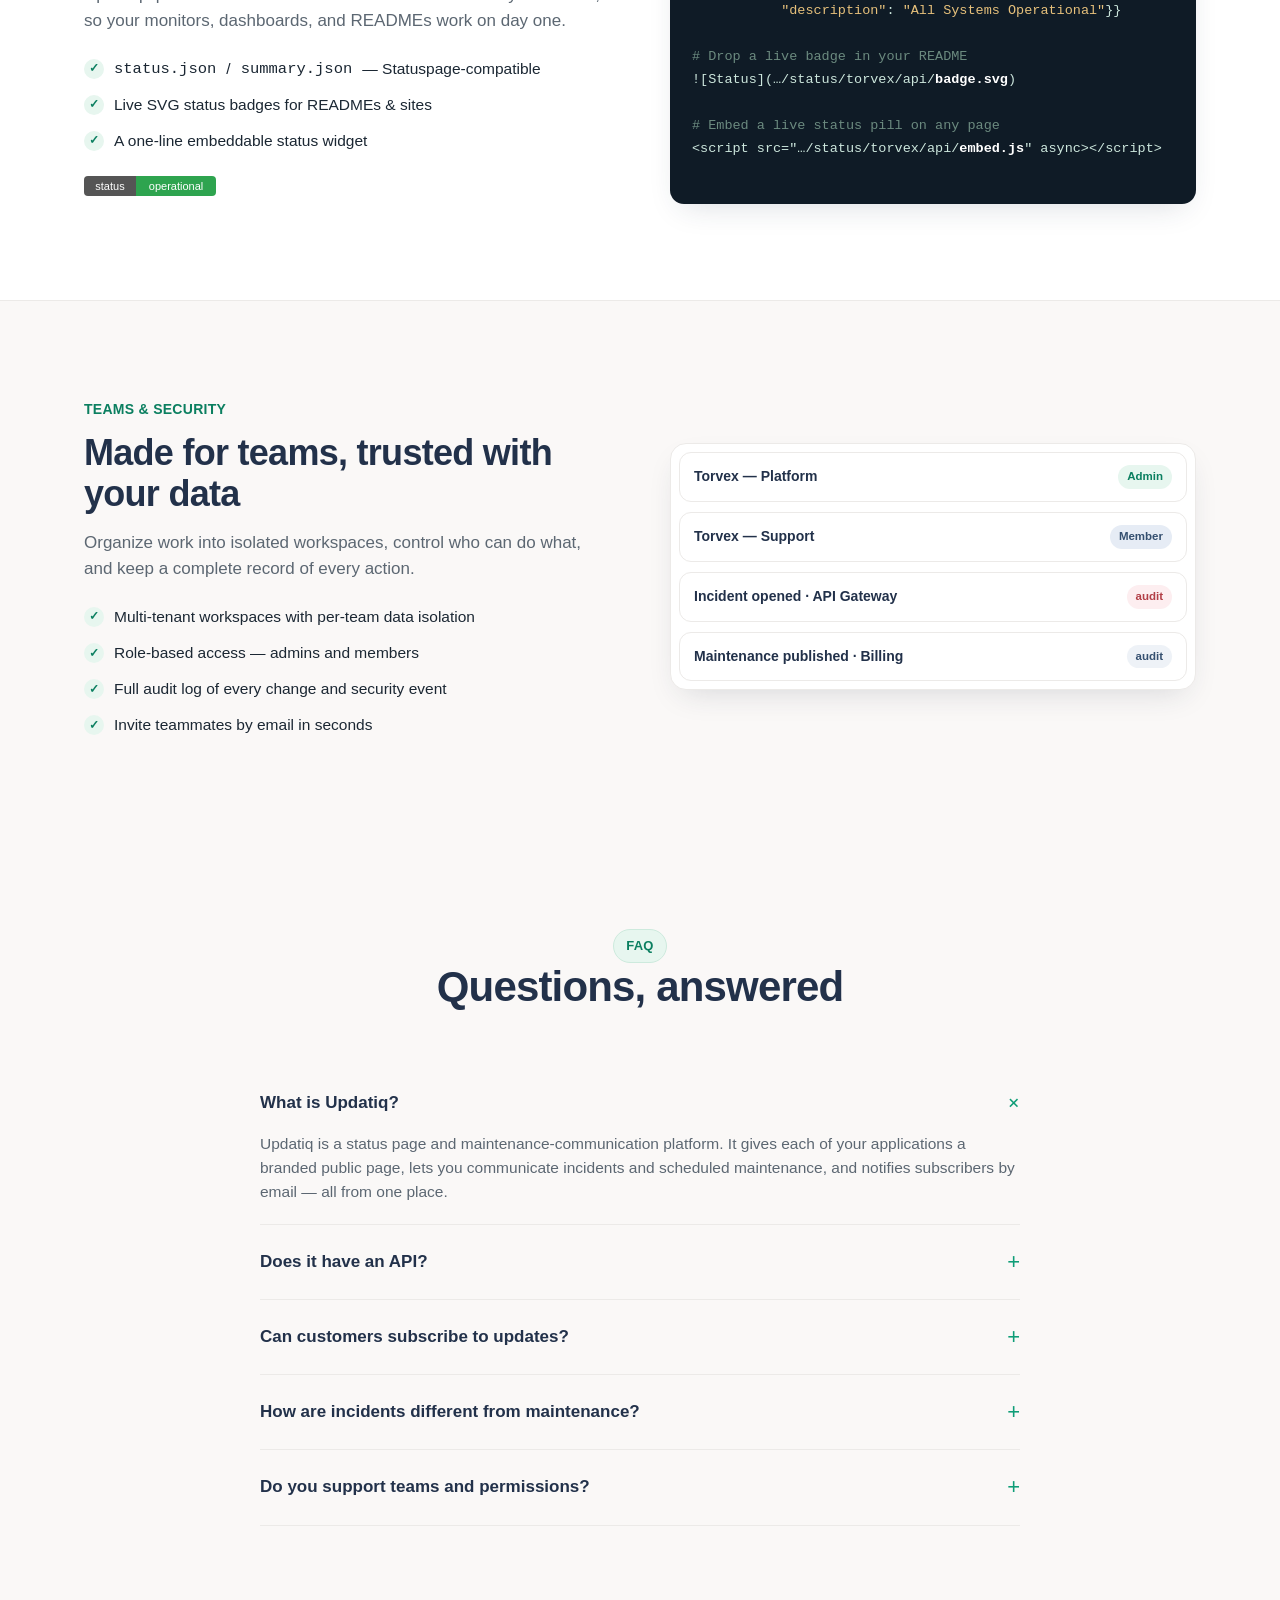
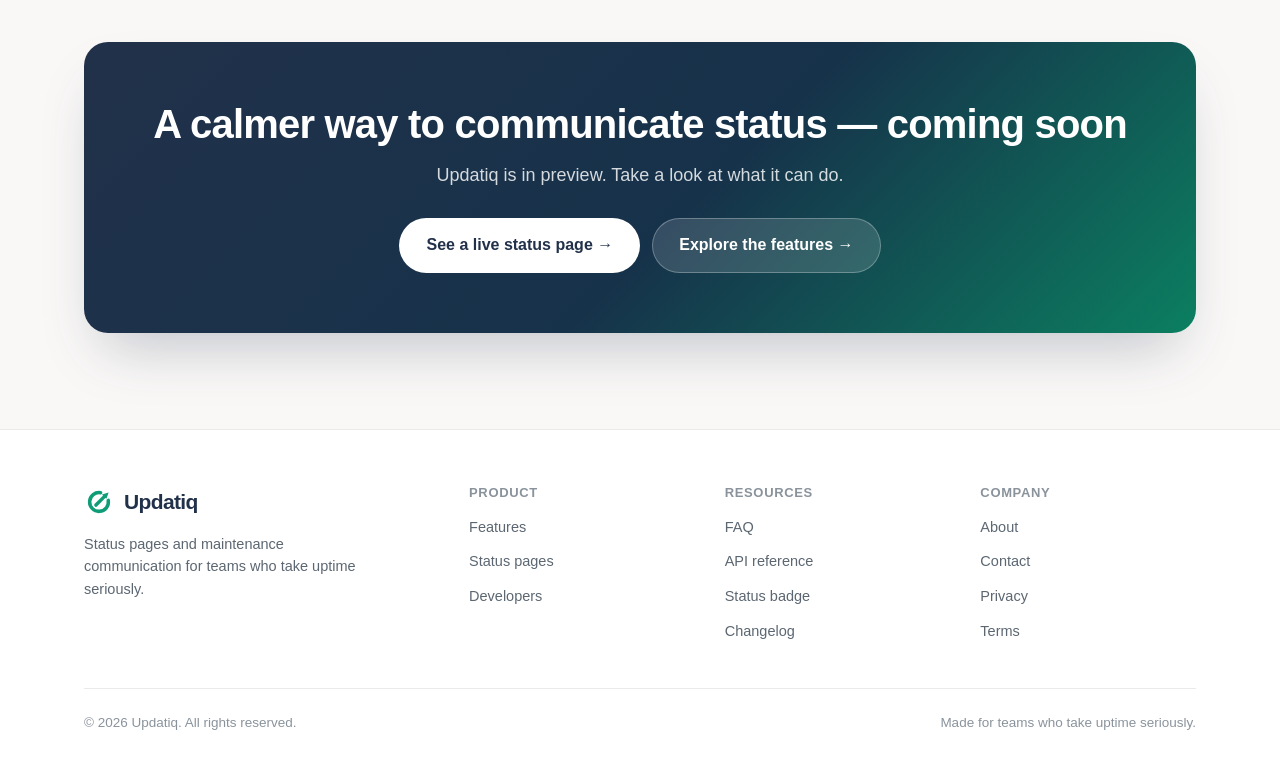
==== commit e54bfd3e: "Update main section" ====
--- a/welcome/index.html
+++ b/welcome/index.html
@@ -5,11 +5,348 @@
   <meta name="viewport" content="width=device-width, initial-scale=1" />
   <title>Updatiq — Status pages & maintenance communication for teams</title>
   <meta name="description" content="Updatiq helps teams plan and automate customer communication for maintenance and incidents — scheduled announcements, reminders and completion updates that send themselves, with a branded status page built in." />
-  <link rel="icon" href="logo.svg" type="image/svg+xml" />
-  <link rel="stylesheet" href="styles.css" />
+  <link rel="icon" type="image/svg+xml" href="data:image/svg+xml,%3Csvg viewBox='0 0 64 64' xmlns='http://www.w3.org/2000/svg'%3E%3Crect width='64' height='64' rx='14' fill='%23e7f6ef'/%3E%3Cpath d='M 51.7 28.5 A 20 20 0 1 1 35.5 12.3' stroke='%230f9d77' stroke-width='7.5' stroke-linecap='round' fill='none'/%3E%3Cpath d='M 25.5 38.5 L 44 20' stroke='%230f9d77' stroke-width='7.5' stroke-linecap='round'/%3E%3Cpath d='M 52.5 11.5 L 47.8 25.2 L 38.4 15.8 Z' fill='%230f9d77'/%3E%3C/svg%3E" />
   <meta property="og:title" content="Updatiq — Status pages & maintenance communication" />
   <meta property="og:description" content="Plan and automate customer communication for maintenance and incidents — with a branded status page built in." />
   <meta property="og:type" content="website" />
+  <style>
+/* Updatiq marketing site — self-contained design system (matches the app's palette + logo). */
+
+:root {
+  --bg: #faf8f7;
+  --bg-alt: #ffffff;
+  --ink: #1b2733;
+  --ink-soft: #5c6772;
+  --ink-faint: #8a939c;
+  --navy: #22314a;
+  --dusk: #355070;
+  --emerald: #0f9d77;
+  --emerald-dark: #0b7f60;
+  --emerald-soft: #e7f6ef;
+  --coral: #b23e46;
+  --amber: #d4a017;
+  --orange: #e36209;
+  --border: #eceae8;
+  --border-strong: #e0ddda;
+  --radius: 16px;
+  --radius-sm: 10px;
+  --shadow-sm: 0 1px 2px rgba(16, 24, 40, 0.05);
+  --shadow: 0 12px 32px -12px rgba(34, 49, 74, 0.18);
+  --shadow-lg: 0 30px 60px -20px rgba(34, 49, 74, 0.28);
+  --maxw: 1160px;
+  --font: -apple-system, BlinkMacSystemFont, "Segoe UI", Roboto, Helvetica, Arial, "Noto Sans", sans-serif;
+}
+
+* { box-sizing: border-box; }
+
+html { scroll-behavior: smooth; }
+
+body {
+  margin: 0;
+  font-family: var(--font);
+  color: var(--ink);
+  background: var(--bg);
+  line-height: 1.55;
+  -webkit-font-smoothing: antialiased;
+  text-rendering: optimizeLegibility;
+}
+
+h1, h2, h3, h4 { color: var(--navy); line-height: 1.12; letter-spacing: -0.02em; margin: 0; }
+p { margin: 0; }
+a { color: inherit; text-decoration: none; }
+
+.container { width: 100%; max-width: var(--maxw); margin: 0 auto; padding: 0 24px; }
+
+.eyebrow {
+  display: inline-flex; align-items: center; gap: 8px;
+  font-size: 13px; font-weight: 600; letter-spacing: 0.02em;
+  color: var(--emerald-dark);
+  background: var(--emerald-soft);
+  border: 1px solid #cdeadd;
+  padding: 6px 12px; border-radius: 999px;
+}
+
+.section { padding: 96px 0; }
+.section-tight { padding: 64px 0; }
+.section-head { max-width: 680px; margin: 0 auto 56px; text-align: center; }
+.section-head h2 { font-size: clamp(28px, 4vw, 42px); }
+.section-head p { margin-top: 16px; color: var(--ink-soft); font-size: 18px; }
+
+/* ---------- Buttons ---------- */
+.btn {
+  display: inline-flex; align-items: center; gap: 8px;
+  font-weight: 600; font-size: 15px;
+  padding: 11px 20px; border-radius: 999px;
+  border: 1px solid transparent; cursor: pointer;
+  transition: transform .12s ease, box-shadow .12s ease, background .12s ease, border-color .12s ease;
+  white-space: nowrap;
+}
+.btn:active { transform: translateY(1px); }
+.btn:disabled, .btn[disabled] { opacity: 0.5; cursor: not-allowed; box-shadow: none; }
+.btn:disabled:hover, .btn[disabled]:hover { transform: none; }
+.btn-primary { background: var(--emerald); color: #fff; box-shadow: 0 8px 20px -8px rgba(15, 157, 119, 0.6); }
+.btn-primary:hover { background: var(--emerald-dark); }
+.btn-ghost { background: transparent; color: var(--navy); border-color: var(--border-strong); }
+.btn-ghost:hover { background: #fff; border-color: #d3cfca; }
+.btn-lg { padding: 14px 26px; font-size: 16px; }
+.btn-light { background: rgba(255,255,255,0.14); color: #fff; border-color: rgba(255,255,255,0.28); }
+.btn-light:hover { background: rgba(255,255,255,0.24); }
+.btn-white { background: #fff; color: var(--navy); }
+.btn-white:hover { background: #f3f1ef; }
+
+/* ---------- Logo ---------- */
+.logo { display: inline-flex; align-items: center; gap: 10px; }
+.logo .mark { width: 30px; height: 30px; display: block; }
+.logo .word { font-size: 21px; font-weight: 700; letter-spacing: -0.03em; color: var(--navy); }
+.logo .badge { display:flex; align-items:center; justify-content:center; width: 38px; height: 38px; border-radius: 11px; background: var(--emerald-soft); }
+.logo .badge .mark { width: 26px; height: 26px; }
+
+/* ---------- Announcement bar (high-visibility "not live yet" warning) ---------- */
+.announce {
+  background: #ffcf24; /* deliberately off-palette yellow so it clearly reads as a warning */
+  color: #4a3800;
+  border-bottom: 2px solid #e0ab00;
+}
+.announce-inner {
+  display: flex; align-items: center; justify-content: center; gap: 14px;
+  padding: 11px 24px; font-size: 14.5px; font-weight: 600; flex-wrap: wrap; text-align: center;
+}
+.announce-pill {
+  display: inline-flex; align-items: center; gap: 7px;
+  font-weight: 800; font-size: 12px; letter-spacing: 0.04em; text-transform: uppercase;
+  background: #4a3800; color: #ffcf24; border: 1px solid #4a3800;
+  padding: 4px 11px; border-radius: 999px; white-space: nowrap;
+}
+.announce-pill .dot { width: 7px; height: 7px; border-radius: 50%; background: #ffcf24; animation: announce-pulse 1.4s ease-in-out infinite; }
+.announce-text { color: #4a3800; }
+@keyframes announce-pulse { 0%, 100% { opacity: 1; transform: scale(1); } 50% { opacity: 0.35; transform: scale(0.75); } }
+
+/* ---------- Nav ---------- */
+.nav {
+  position: sticky; top: 0; z-index: 50;
+  background: rgba(250, 248, 247, 0.82);
+  backdrop-filter: saturate(180%) blur(12px);
+  border-bottom: 1px solid var(--border);
+}
+.nav-inner { display: flex; align-items: center; justify-content: space-between; height: 68px; }
+.nav-links { display: flex; align-items: center; gap: 30px; }
+.nav-links a { font-size: 15px; color: var(--ink-soft); font-weight: 500; }
+.nav-links a:hover { color: var(--navy); }
+.nav-cta { display: flex; align-items: center; gap: 12px; }
+.nav-toggle { display: none; background: none; border: 0; cursor: pointer; padding: 8px; }
+.nav-toggle span { display: block; width: 22px; height: 2px; background: var(--navy); margin: 4px 0; border-radius: 2px; }
+
+/* ---------- Hero ---------- */
+.hero { position: relative; overflow: hidden; padding: 84px 0 64px; }
+.hero::before {
+  content: ""; position: absolute; inset: 0; z-index: 0;
+  background:
+    radial-gradient(60% 50% at 80% -10%, rgba(15,157,119,0.14), transparent 60%),
+    radial-gradient(50% 40% at 10% 0%, rgba(53,80,112,0.10), transparent 60%);
+  pointer-events: none;
+}
+.hero .container { position: relative; z-index: 1; }
+.hero-grid { display: grid; grid-template-columns: 1.05fr 0.95fr; gap: 56px; align-items: center; }
+.hero h1 { font-size: clamp(34px, 5vw, 56px); margin-top: 22px; }
+.hero .lead { margin-top: 20px; font-size: 19px; color: var(--ink-soft); max-width: 540px; }
+.hero-actions { margin-top: 30px; display: flex; gap: 12px; flex-wrap: wrap; }
+.hero-note { margin-top: 18px; display: flex; gap: 18px; flex-wrap: wrap; color: var(--ink-faint); font-size: 14px; }
+.hero-note span { display: inline-flex; align-items: center; gap: 6px; }
+.tick { color: var(--emerald); }
+
+/* ---------- Mock status page (hero visual) ---------- */
+.mock {
+  background: var(--bg-alt); border: 1px solid var(--border); border-radius: 18px;
+  box-shadow: var(--shadow-lg); overflow: hidden;
+}
+.mock-bar { height: 6px; background: linear-gradient(90deg, var(--emerald), var(--dusk)); }
+.mock-body { padding: 22px; }
+.mock-head { display: flex; align-items: center; justify-content: space-between; }
+.mock-title { font-weight: 700; color: var(--navy); }
+.pill { display: inline-flex; align-items: center; gap: 7px; font-size: 12.5px; font-weight: 600; padding: 5px 11px; border-radius: 999px; }
+.dot { width: 8px; height: 8px; border-radius: 50%; display:inline-block; }
+.pill-ok { background: var(--emerald-soft); color: var(--emerald-dark); }
+.pill-ok .dot { background: var(--emerald); }
+.banner-ok { margin-top: 16px; display:flex; align-items:center; gap:10px; padding: 13px 15px; border-radius: 12px; background: rgba(15,157,119,0.08); border: 1px solid rgba(15,157,119,0.28); color: var(--emerald-dark); font-weight: 600; font-size: 15px; }
+.rows { margin-top: 18px; display: grid; gap: 10px; }
+.row { display: flex; align-items: center; justify-content: space-between; padding: 12px 14px; border: 1px solid var(--border); border-radius: 12px; background: #fff; }
+.row .name { font-size: 14px; font-weight: 600; color: var(--navy); }
+.tag { font-size: 11.5px; font-weight: 600; padding: 3px 9px; border-radius: 999px; }
+.tag-ok { background: var(--emerald-soft); color: var(--emerald-dark); }
+.tag-degraded { background: #fef3c7; color: #92660a; }
+.tag-maint { background: #e6ecf5; color: var(--dusk); }
+.mock-incident { margin-top: 16px; border: 1px solid var(--border); border-radius: 12px; padding: 14px; background:#fff; }
+.mock-incident .ihead { display:flex; align-items:center; justify-content:space-between; }
+.timeline { margin-top: 12px; border-left: 2px solid var(--border); padding-left: 14px; display: grid; gap: 12px; }
+.timeline .t { position: relative; }
+.timeline .t::before { content:""; position:absolute; left:-21px; top:5px; width:8px; height:8px; border-radius:50%; background: var(--dusk); }
+.timeline .t .lbl { font-size: 12px; font-weight: 700; color: var(--navy); }
+.timeline .t .time { font-size: 11px; color: var(--ink-faint); margin-left: 8px; }
+.timeline .t p { font-size: 13px; color: var(--ink-soft); margin-top: 2px; }
+
+/* ---------- Hero value diagram (how Updatiq fits in) ---------- */
+.diagram {
+  position: relative; width: 100%; max-width: 560px; aspect-ratio: 540 / 470; margin: 0 auto;
+  background-image: radial-gradient(rgba(34, 49, 74, 0.06) 1px, transparent 1px);
+  background-size: 24px 24px; background-position: center;
+}
+.diagram .wires { position: absolute; inset: 0; width: 100%; height: 100%; overflow: visible; }
+.diag-node, .diag-center, .diag-chip, .diag-avatar { position: absolute; transform: translate(-50%, -50%); }
+.diag-node { display: flex; flex-direction: column; align-items: center; gap: 8px; width: 96px; }
+.diag-tile {
+  width: 56px; height: 56px; border-radius: 16px; background: #fff; border: 1px solid var(--border);
+  box-shadow: var(--shadow-sm); display: flex; align-items: center; justify-content: center; color: var(--emerald-dark);
+}
+.diag-tile svg { width: 26px; height: 26px; }
+/* Distinct hue per surrounding component */
+.diag-tile.c-emerald  { color: #0b7f60; background: #e7f6ef; border-color: #d1ecdf; }
+.diag-tile.c-dusk     { color: #355070; background: #eaf0f7; border-color: #d8e2ee; }
+.diag-tile.c-coral    { color: #c23b43; background: #fdeef0; border-color: #f6d7db; }
+.diag-tile.c-lavender { color: #574766; background: #f1edf5; border-color: #e4dcec; }
+.diag-tile.c-amber    { color: #9c6f12; background: #fbf3dd; border-color: #f1e2b6; }
+.diag-tile.c-orange   { color: #b8500f; background: #fdeee2; border-color: #f6d7c1; }
+.diag-label { font-size: 12.5px; font-weight: 600; color: var(--navy); white-space: nowrap; }
+.diag-center { z-index: 2; display: flex; flex-direction: column; align-items: center; gap: 10px; }
+.diag-orb {
+  width: 112px; height: 112px; border-radius: 30px; position: relative;
+  background: linear-gradient(155deg, #ffffff, #e7f6ef);
+  border: 1px solid #d3efe2; box-shadow: 0 26px 54px -20px rgba(15, 157, 119, 0.5);
+  display: flex; align-items: center; justify-content: center;
+}
+.diag-orb::after { content: ""; position: absolute; inset: -9px; border-radius: 38px; box-shadow: 0 0 0 9px rgba(15, 157, 119, 0.06); }
+.diag-orb .mark { width: 58px; height: 58px; }
+.diag-center-label { font-size: 14px; font-weight: 700; letter-spacing: -0.01em; color: var(--navy); }
+.diag-avatar {
+  width: 42px; height: 42px; border-radius: 50%; background: var(--emerald-soft); color: var(--emerald-dark);
+  border: 2px solid #fff; box-shadow: var(--shadow-sm), 0 0 0 1px var(--border);
+  display: flex; align-items: center; justify-content: center; z-index: 2;
+}
+.diag-avatar svg { width: 22px; height: 22px; }
+.diag-avatar.av-dusk { color: #355070; background: #eaf0f7; }
+.diag-avatar.av-lavender { color: #574766; background: #f1edf5; }
+.diag-chip {
+  background: #fff; border: 1px solid var(--border); border-radius: 999px; padding: 5px 11px;
+  font-size: 11.5px; font-weight: 600; color: var(--navy); box-shadow: var(--shadow);
+  display: inline-flex; align-items: center; gap: 6px; white-space: nowrap; z-index: 3;
+}
+.diag-chip .dot { width: 7px; height: 7px; border-radius: 50%; background: var(--emerald); }
+
+/* ---------- Trust bar ---------- */
+.trust { border-top: 1px solid var(--border); border-bottom: 1px solid var(--border); background: #fff; }
+.trust-inner { display: flex; align-items: center; justify-content: space-between; gap: 24px; padding: 26px 0; flex-wrap: wrap; }
+.trust-inner .label { color: var(--ink-faint); font-size: 13px; font-weight: 600; letter-spacing: 0.04em; text-transform: uppercase; }
+.stats { display: flex; gap: 44px; flex-wrap: wrap; }
+.stat .n { font-size: 26px; font-weight: 800; color: var(--navy); letter-spacing: -0.02em; }
+.stat .k { font-size: 13.5px; color: var(--ink-soft); }
+
+/* ---------- Feature grid ---------- */
+.grid-3 { display: grid; grid-template-columns: repeat(3, 1fr); gap: 22px; }
+.card {
+  background: var(--bg-alt); border: 1px solid var(--border); border-radius: var(--radius);
+  padding: 26px; box-shadow: var(--shadow-sm); transition: transform .15s ease, box-shadow .15s ease, border-color .15s ease;
+}
+.card:hover { transform: translateY(-3px); box-shadow: var(--shadow); border-color: var(--border-strong); }
+.card .ico { width: 44px; height: 44px; border-radius: 12px; background: var(--emerald-soft); color: var(--emerald-dark); display:flex; align-items:center; justify-content:center; margin-bottom: 16px; }
+.card .ico svg { width: 22px; height: 22px; }
+.card h3 { font-size: 18px; }
+.card p { margin-top: 8px; color: var(--ink-soft); font-size: 15px; }
+
+/* ---------- Alternating feature sections ---------- */
+.split { display: grid; grid-template-columns: 1fr 1fr; gap: 60px; align-items: center; }
+.split.reverse .split-media { order: 2; }
+.split h2 { font-size: clamp(26px, 3.4vw, 36px); }
+.split .kicker { color: var(--emerald-dark); font-weight: 700; font-size: 14px; letter-spacing: 0.02em; text-transform: uppercase; }
+.split h2 { margin-top: 12px; }
+.split p.desc { margin-top: 16px; color: var(--ink-soft); font-size: 17px; }
+.checklist { margin-top: 22px; display: grid; gap: 12px; }
+.checklist li { list-style: none; display: flex; gap: 10px; align-items: flex-start; font-size: 15.5px; color: var(--ink); }
+.checklist li .c { flex: none; margin-top: 2px; width: 20px; height: 20px; border-radius: 50%; background: var(--emerald-soft); color: var(--emerald-dark); display:flex; align-items:center; justify-content:center; font-size: 12px; font-weight: 800; }
+ul { padding: 0; margin: 0; }
+
+.panel { background: var(--bg-alt); border: 1px solid var(--border); border-radius: var(--radius); box-shadow: var(--shadow); padding: 8px; }
+
+/* ---------- Code block ---------- */
+.code {
+  background: #0f1b26; color: #cde7dd; border-radius: 14px; padding: 20px 22px;
+  font-family: "SFMono-Regular", ui-monospace, Menlo, Consolas, monospace; font-size: 13.5px; line-height: 1.7;
+  overflow-x: auto; box-shadow: var(--shadow);
+  white-space: pre-wrap; word-break: break-word; tab-size: 2;
+}
+.code .cmt { color: #6b8a7f; }
+.code .k { color: #7ee3b8; }
+.code .s { color: #e6c07b; }
+.code b { color: #fff; font-weight: 600; }
+.badgeimg { display:inline-flex; align-items:center; height:20px; border-radius:4px; overflow:hidden; vertical-align: middle; }
+
+/* ---------- Pricing ---------- */
+.pricing { display: grid; grid-template-columns: repeat(3, 1fr); gap: 22px; align-items: stretch; }
+.price {
+  background: var(--bg-alt); border: 1px solid var(--border); border-radius: var(--radius); padding: 30px; display: flex; flex-direction: column;
+}
+.price.pop { border-color: var(--emerald); box-shadow: 0 20px 44px -20px rgba(15,157,119,0.45); position: relative; }
+.price.pop .flag { position: absolute; top: -13px; left: 30px; background: var(--emerald); color:#fff; font-size: 12px; font-weight: 700; padding: 4px 12px; border-radius: 999px; }
+.price .tier { font-weight: 700; color: var(--navy); font-size: 17px; }
+.price .amt { margin-top: 12px; font-size: 40px; font-weight: 800; color: var(--navy); letter-spacing: -0.03em; }
+.price .amt span { font-size: 15px; font-weight: 600; color: var(--ink-faint); }
+.price .sub { color: var(--ink-soft); font-size: 14px; margin-top: 6px; }
+.price ul { margin-top: 22px; display: grid; gap: 11px; }
+.price li { list-style: none; display: flex; gap: 9px; font-size: 14.5px; color: var(--ink); }
+.price li .c { color: var(--emerald); flex: none; }
+.price .btn { margin-top: 26px; justify-content: center; width: 100%; margin-top: auto; }
+.price .cta-wrap { margin-top: 26px; }
+
+/* ---------- FAQ ---------- */
+.faq { max-width: 760px; margin: 0 auto; }
+.faq details { border-bottom: 1px solid var(--border); padding: 20px 0; }
+.faq summary { cursor: pointer; font-weight: 650; color: var(--navy); font-size: 17px; list-style: none; display: flex; justify-content: space-between; align-items: center; gap: 16px; }
+.faq summary::-webkit-details-marker { display: none; }
+.faq summary::after { content: "+"; font-size: 22px; color: var(--emerald); font-weight: 400; transition: transform .2s; }
+.faq details[open] summary::after { transform: rotate(45deg); }
+.faq details p { margin-top: 12px; color: var(--ink-soft); font-size: 15.5px; }
+
+/* ---------- CTA band ---------- */
+.cta {
+  background: linear-gradient(135deg, var(--navy), #16324a 55%, var(--emerald-dark));
+  border-radius: 24px; padding: 60px; text-align: center; color: #fff; box-shadow: var(--shadow-lg); overflow: hidden; position: relative;
+}
+.cta h2 { color: #fff; font-size: clamp(28px, 4vw, 40px); }
+.cta p { margin: 16px auto 0; color: rgba(255,255,255,0.82); max-width: 520px; font-size: 18px; }
+.cta .hero-actions { justify-content: center; margin-top: 28px; }
+
+/* ---------- Footer ---------- */
+.footer { border-top: 1px solid var(--border); background: #fff; padding: 56px 0 40px; }
+.footer-grid { display: grid; grid-template-columns: 1.6fr repeat(3, 1fr); gap: 40px; }
+.footer .about { max-width: 300px; color: var(--ink-soft); font-size: 14.5px; }
+.footer .about .logo { margin-bottom: 14px; }
+.footer h4 { font-size: 13px; text-transform: uppercase; letter-spacing: 0.05em; color: var(--ink-faint); margin-bottom: 14px; }
+.footer ul { display: grid; gap: 10px; }
+.footer li { list-style: none; }
+.footer li a { color: var(--ink-soft); font-size: 14.5px; }
+.footer li a:hover { color: var(--navy); }
+.footer-base { margin-top: 44px; padding-top: 24px; border-top: 1px solid var(--border); display: flex; justify-content: space-between; align-items: center; color: var(--ink-faint); font-size: 13.5px; flex-wrap: wrap; gap: 12px; }
+
+/* ---------- Reveal animation ---------- */
+.reveal { opacity: 0; transform: translateY(16px); transition: opacity .6s ease, transform .6s ease; }
+.reveal.in { opacity: 1; transform: none; }
+
+/* ---------- Responsive ---------- */
+@media (max-width: 940px) {
+  .hero-grid, .split { grid-template-columns: 1fr; gap: 40px; }
+  .split.reverse .split-media { order: 0; }
+  .grid-3, .pricing { grid-template-columns: 1fr; }
+  .footer-grid { grid-template-columns: 1fr 1fr; }
+  .nav-links, .nav-cta .btn-ghost { display: none; }
+  .nav-toggle { display: block; }
+  .nav.open .nav-links { display: flex; position: absolute; top: 68px; left: 0; right: 0; flex-direction: column; gap: 4px; background: #fff; border-bottom: 1px solid var(--border); padding: 12px 24px 20px; }
+  .nav.open .nav-links a { padding: 10px 0; }
+  .stats { gap: 28px; }
+  .cta { padding: 44px 24px; }
+}
+@media (max-width: 560px) {
+  .footer-grid { grid-template-columns: 1fr; }
+  .section { padding: 68px 0; }
+}
+  </style>
 </head>
 <body>
 
@@ -464,6 +801,30 @@
     </div>
   </footer>
 
-  <script src="script.js"></script>
+  <script>
+// Updatiq marketing site — small vanilla enhancements (no dependencies).
+
+// Current year in the footer.
+document.getElementById("year").textContent = String(new Date().getFullYear());
+
+// Mobile nav toggle.
+const nav = document.getElementById("nav");
+document.getElementById("navToggle").addEventListener("click", () => nav.classList.toggle("open"));
+nav.querySelectorAll(".nav-links a").forEach((a) => a.addEventListener("click", () => nav.classList.remove("open")));
+
+// Reveal-on-scroll for elements with .reveal.
+const io = new IntersectionObserver(
+  (entries) => {
+    entries.forEach((e) => {
+      if (e.isIntersecting) {
+        e.target.classList.add("in");
+        io.unobserve(e.target);
+      }
+    });
+  },
+  { threshold: 0.12 },
+);
+document.querySelectorAll(".reveal").forEach((el) => io.observe(el));
+  </script>
 </body>
 </html>
